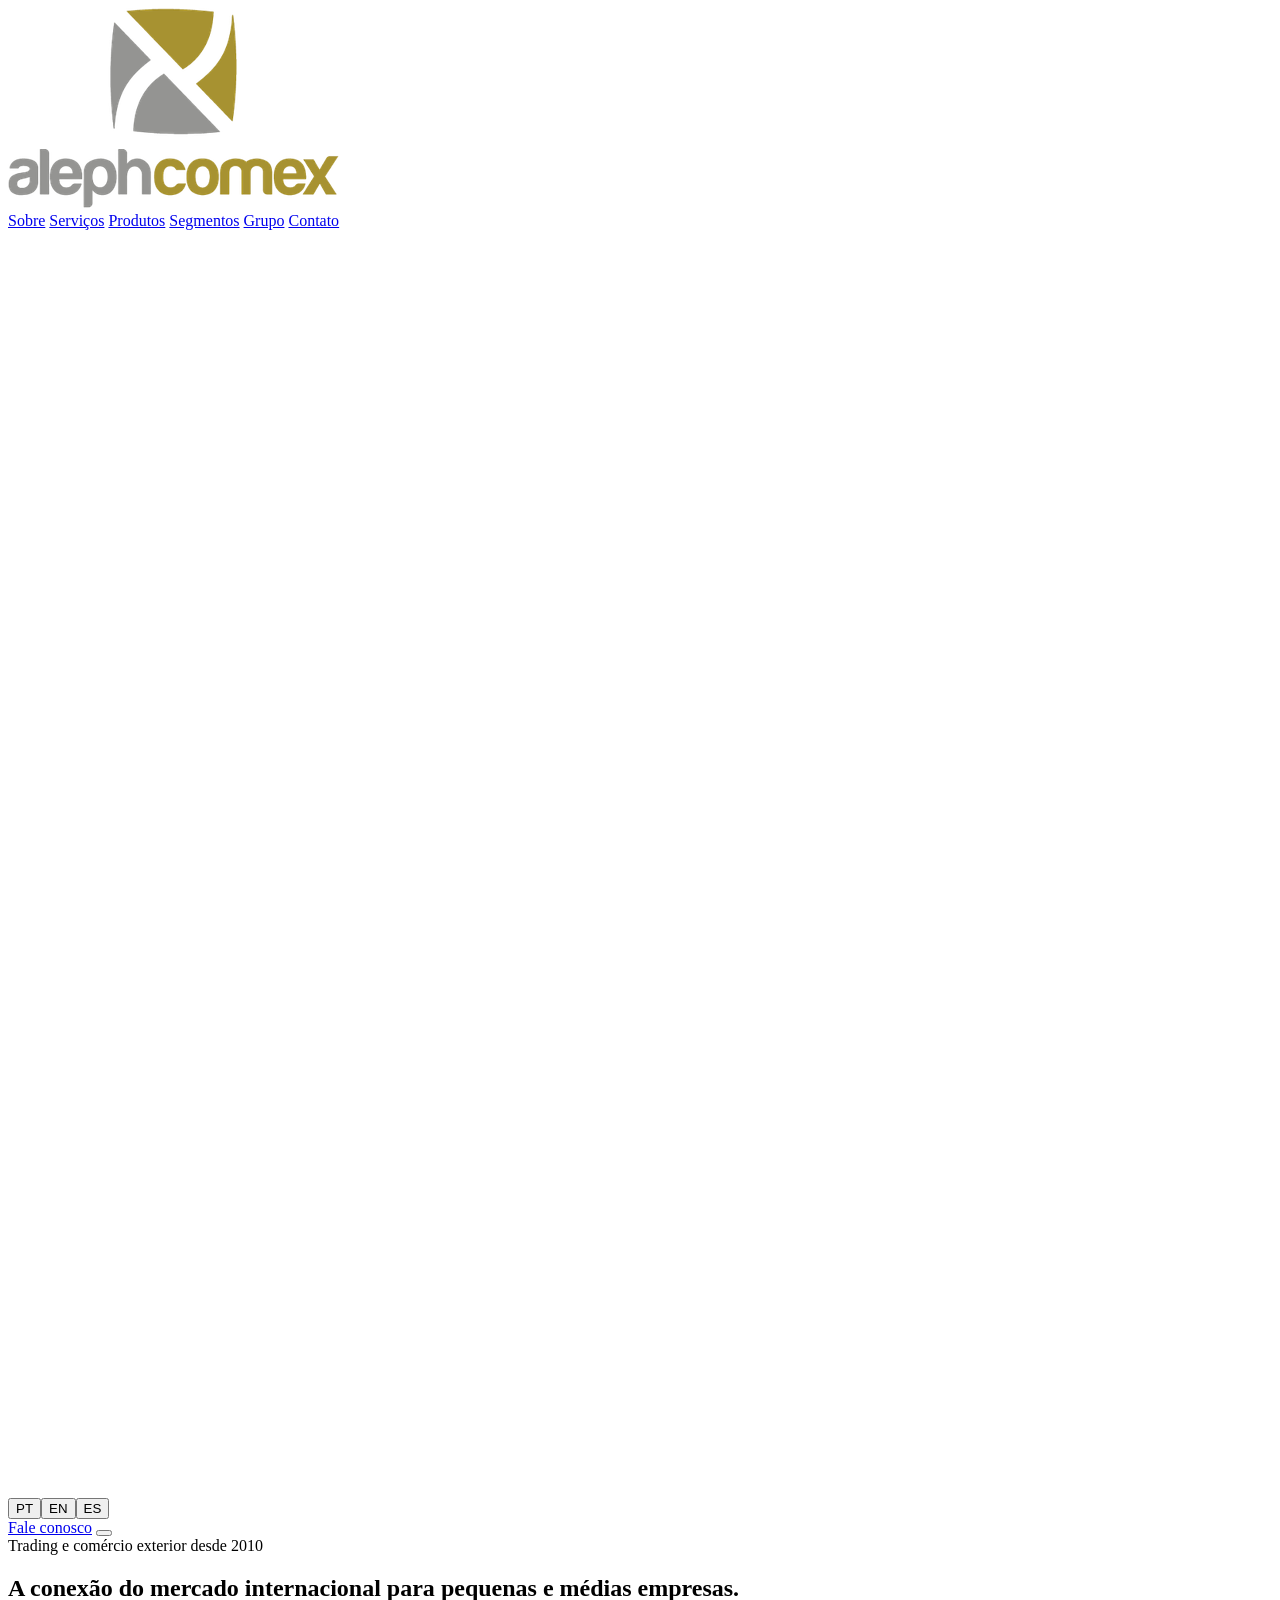
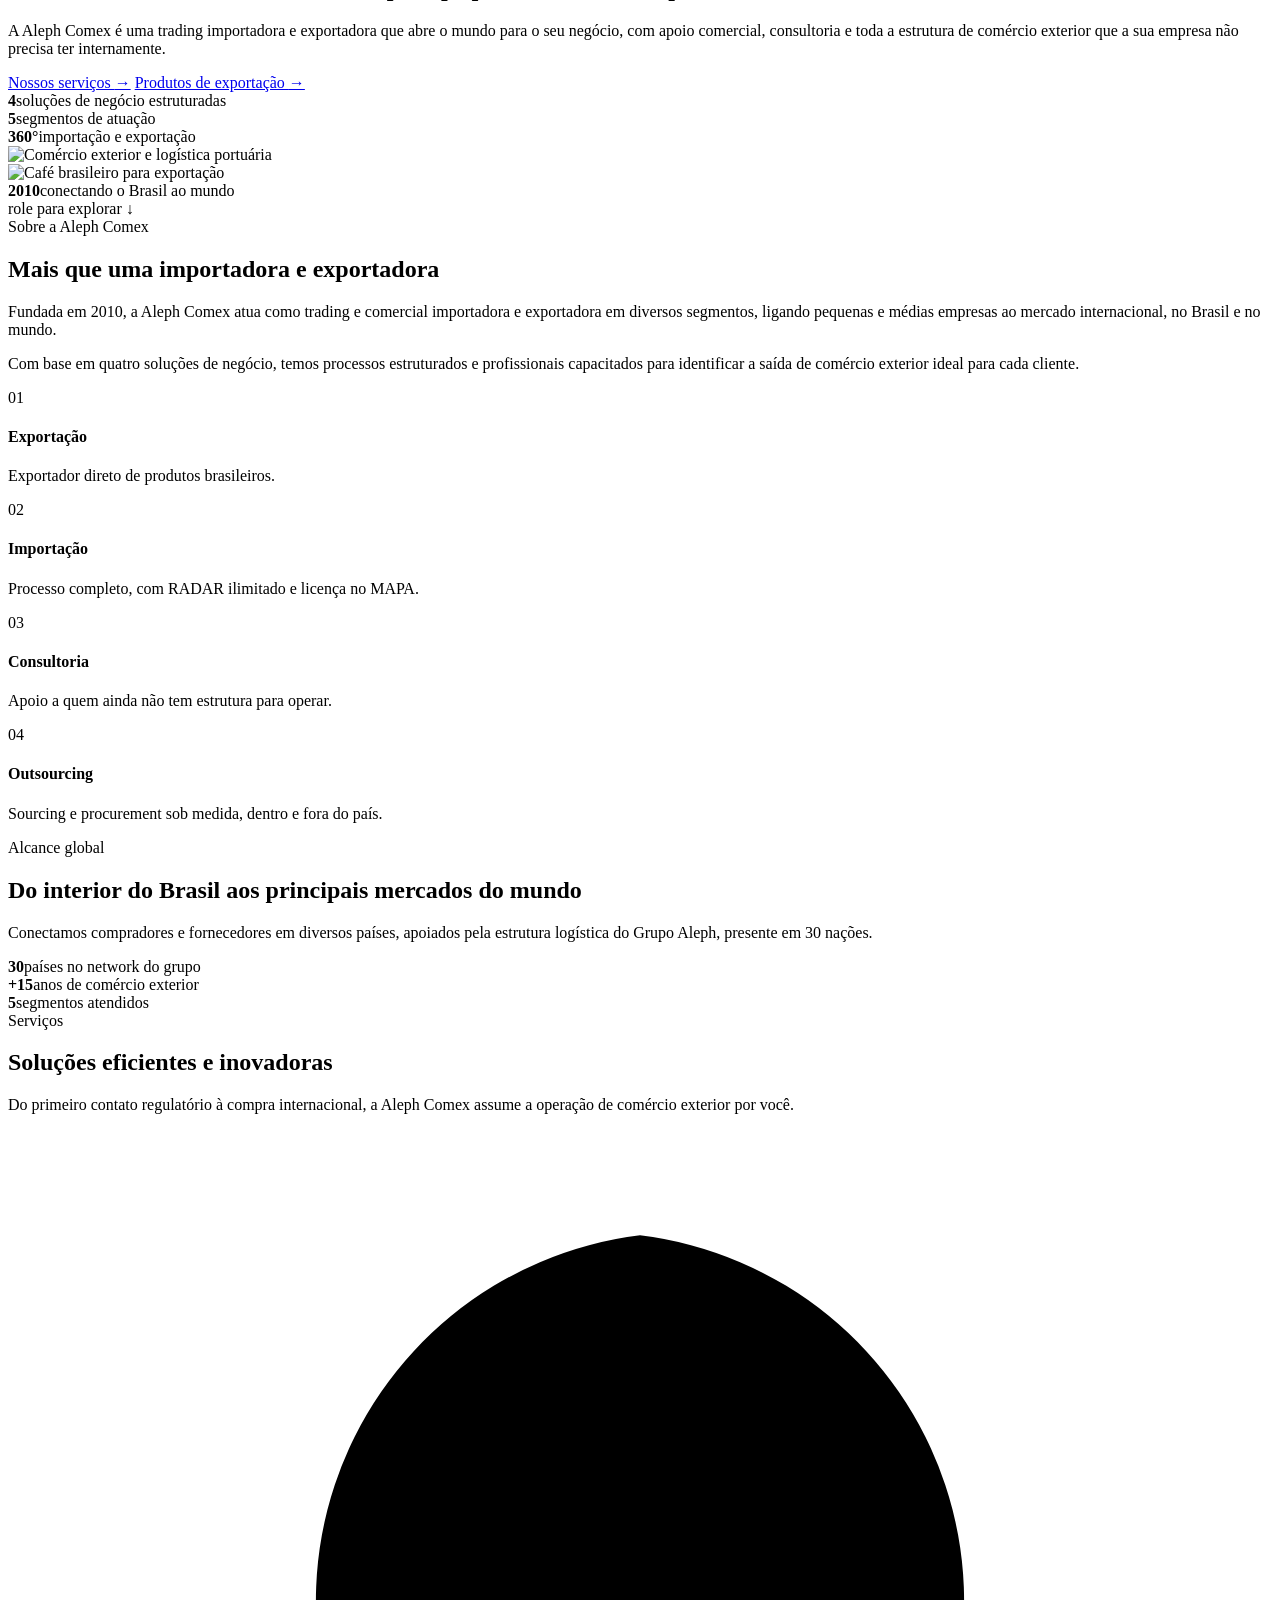
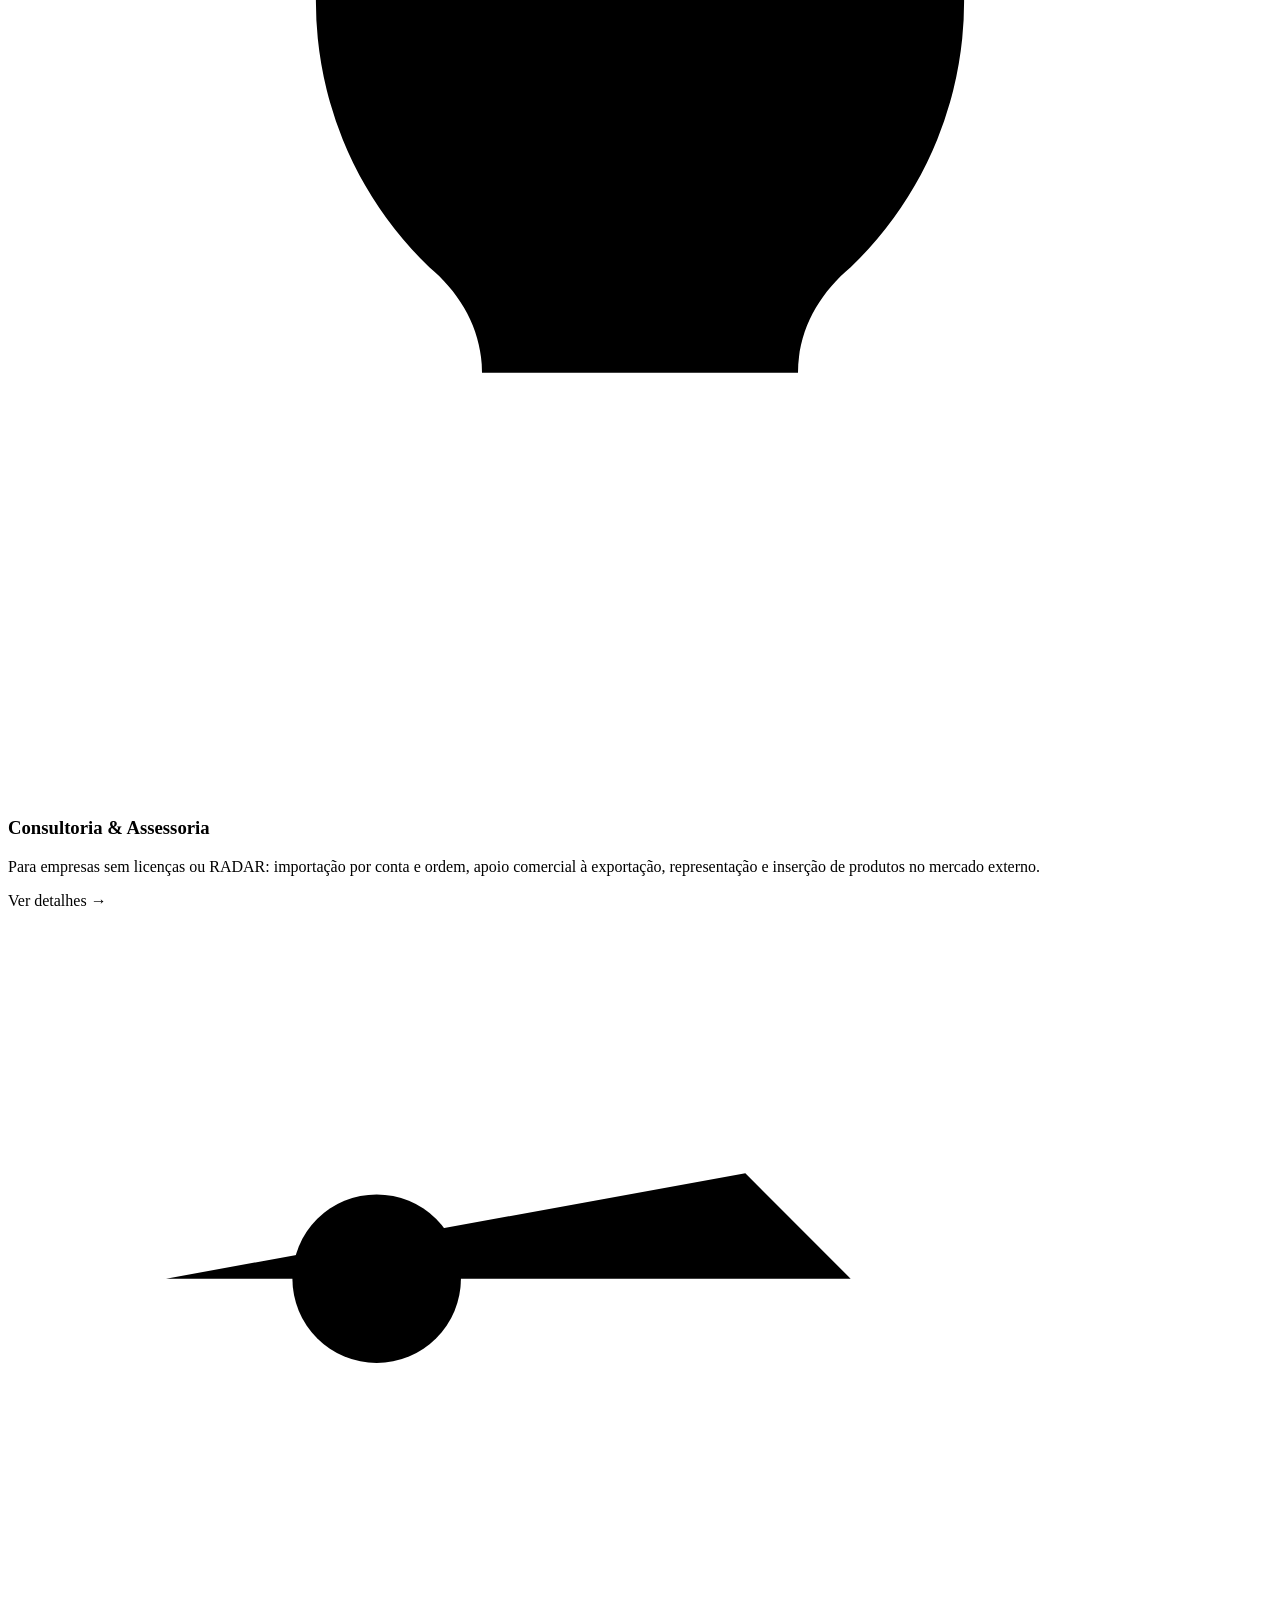
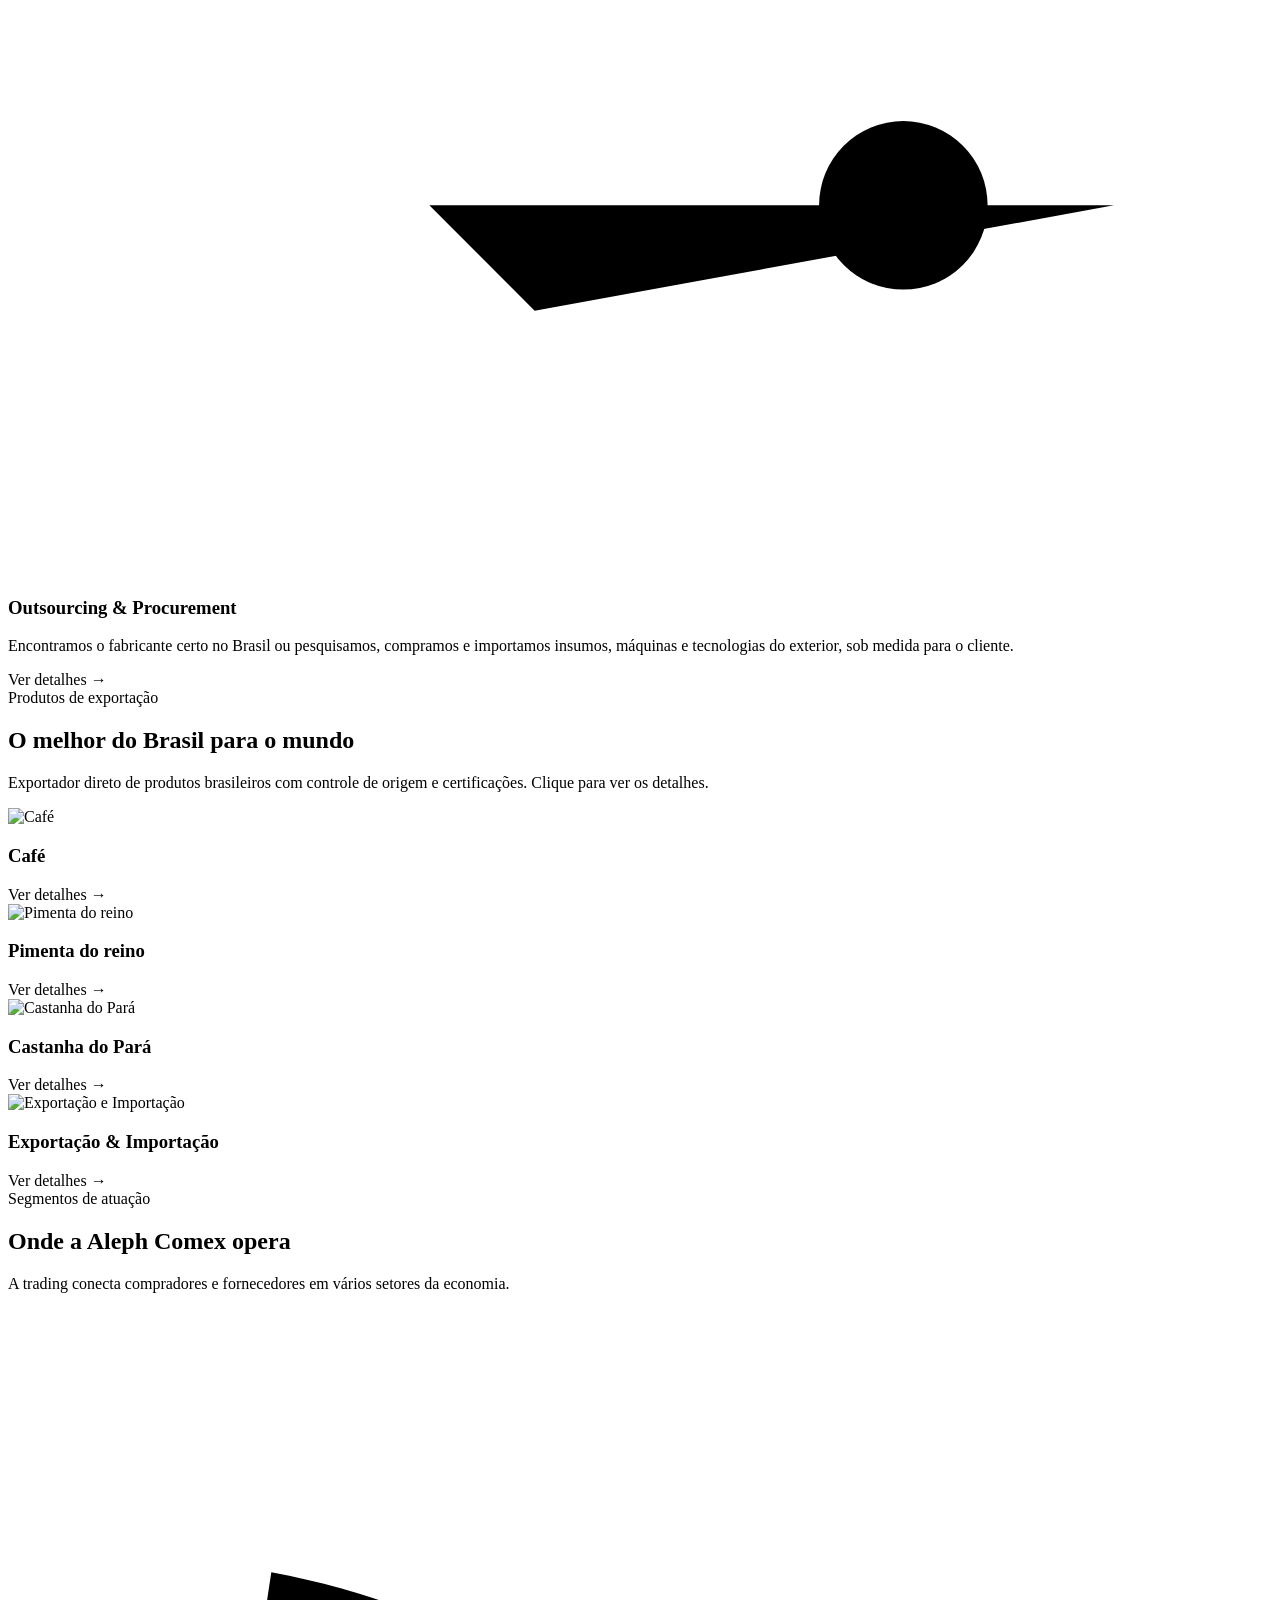
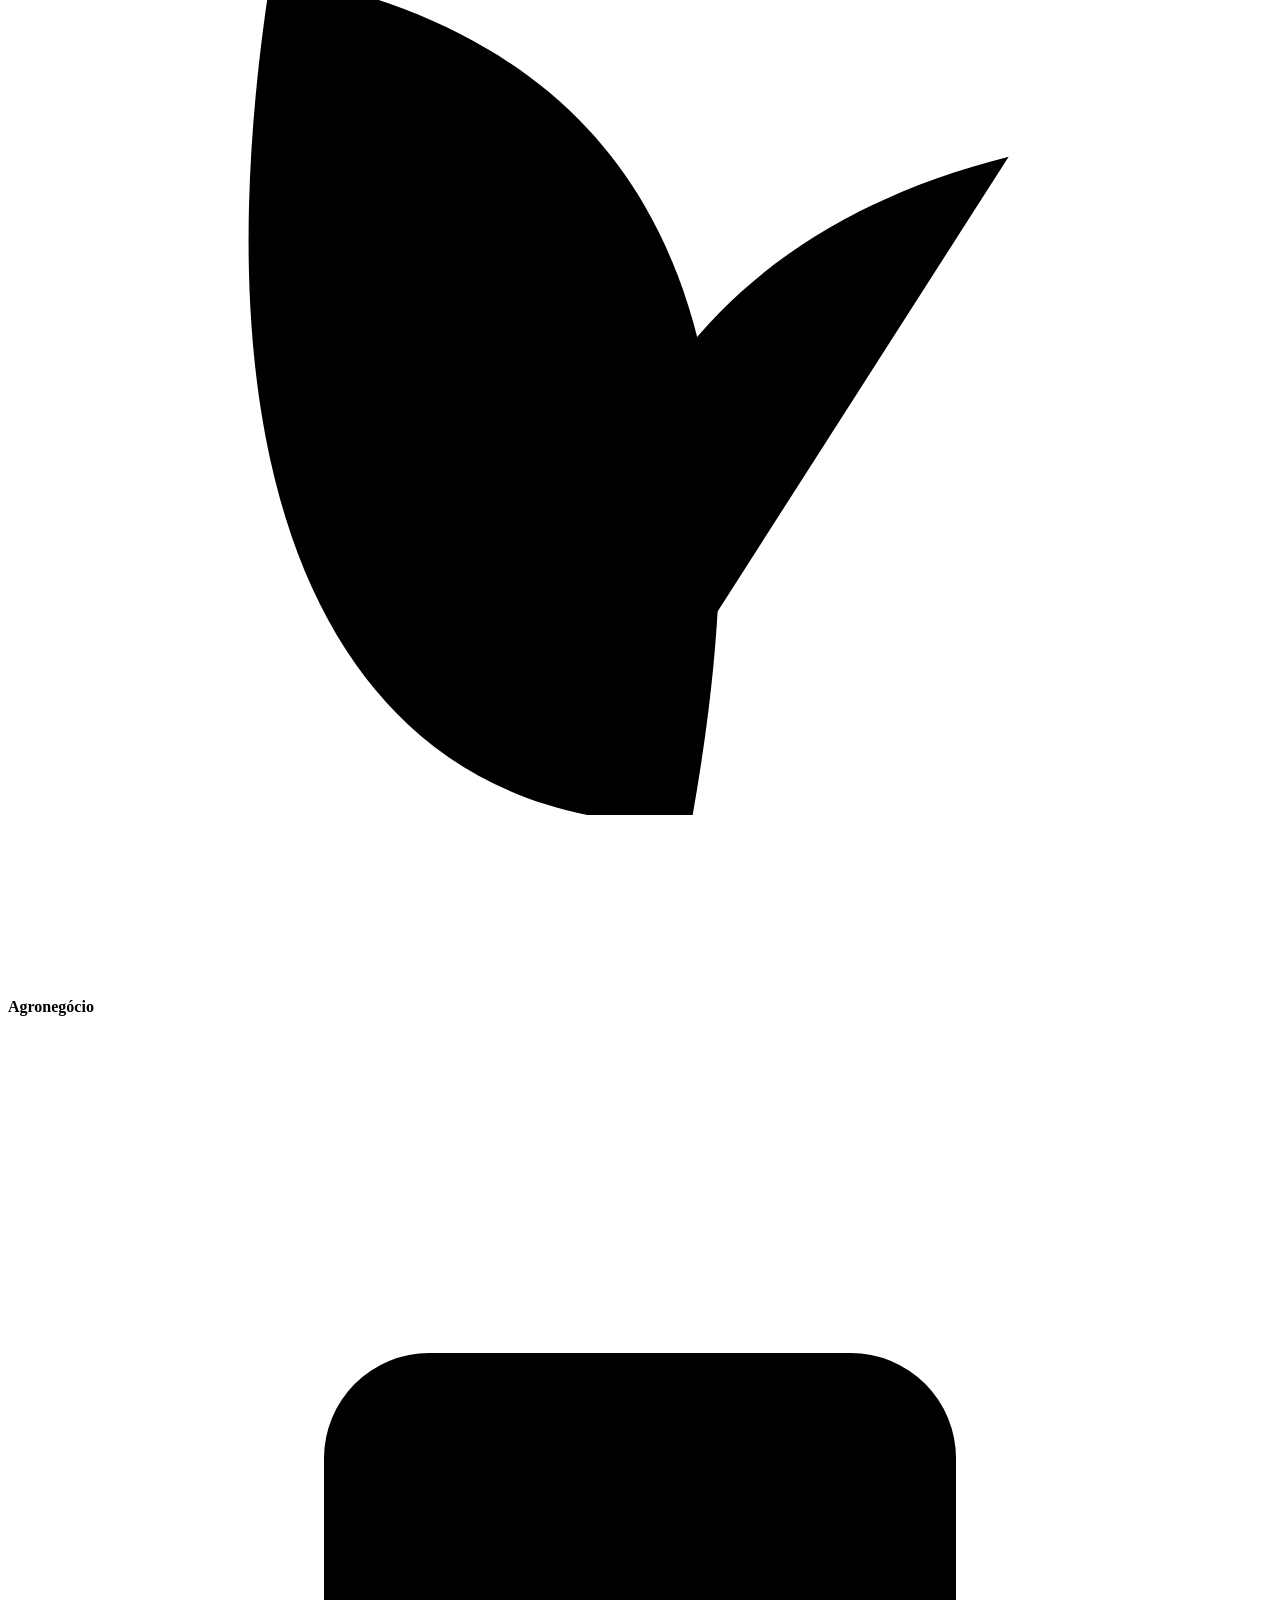
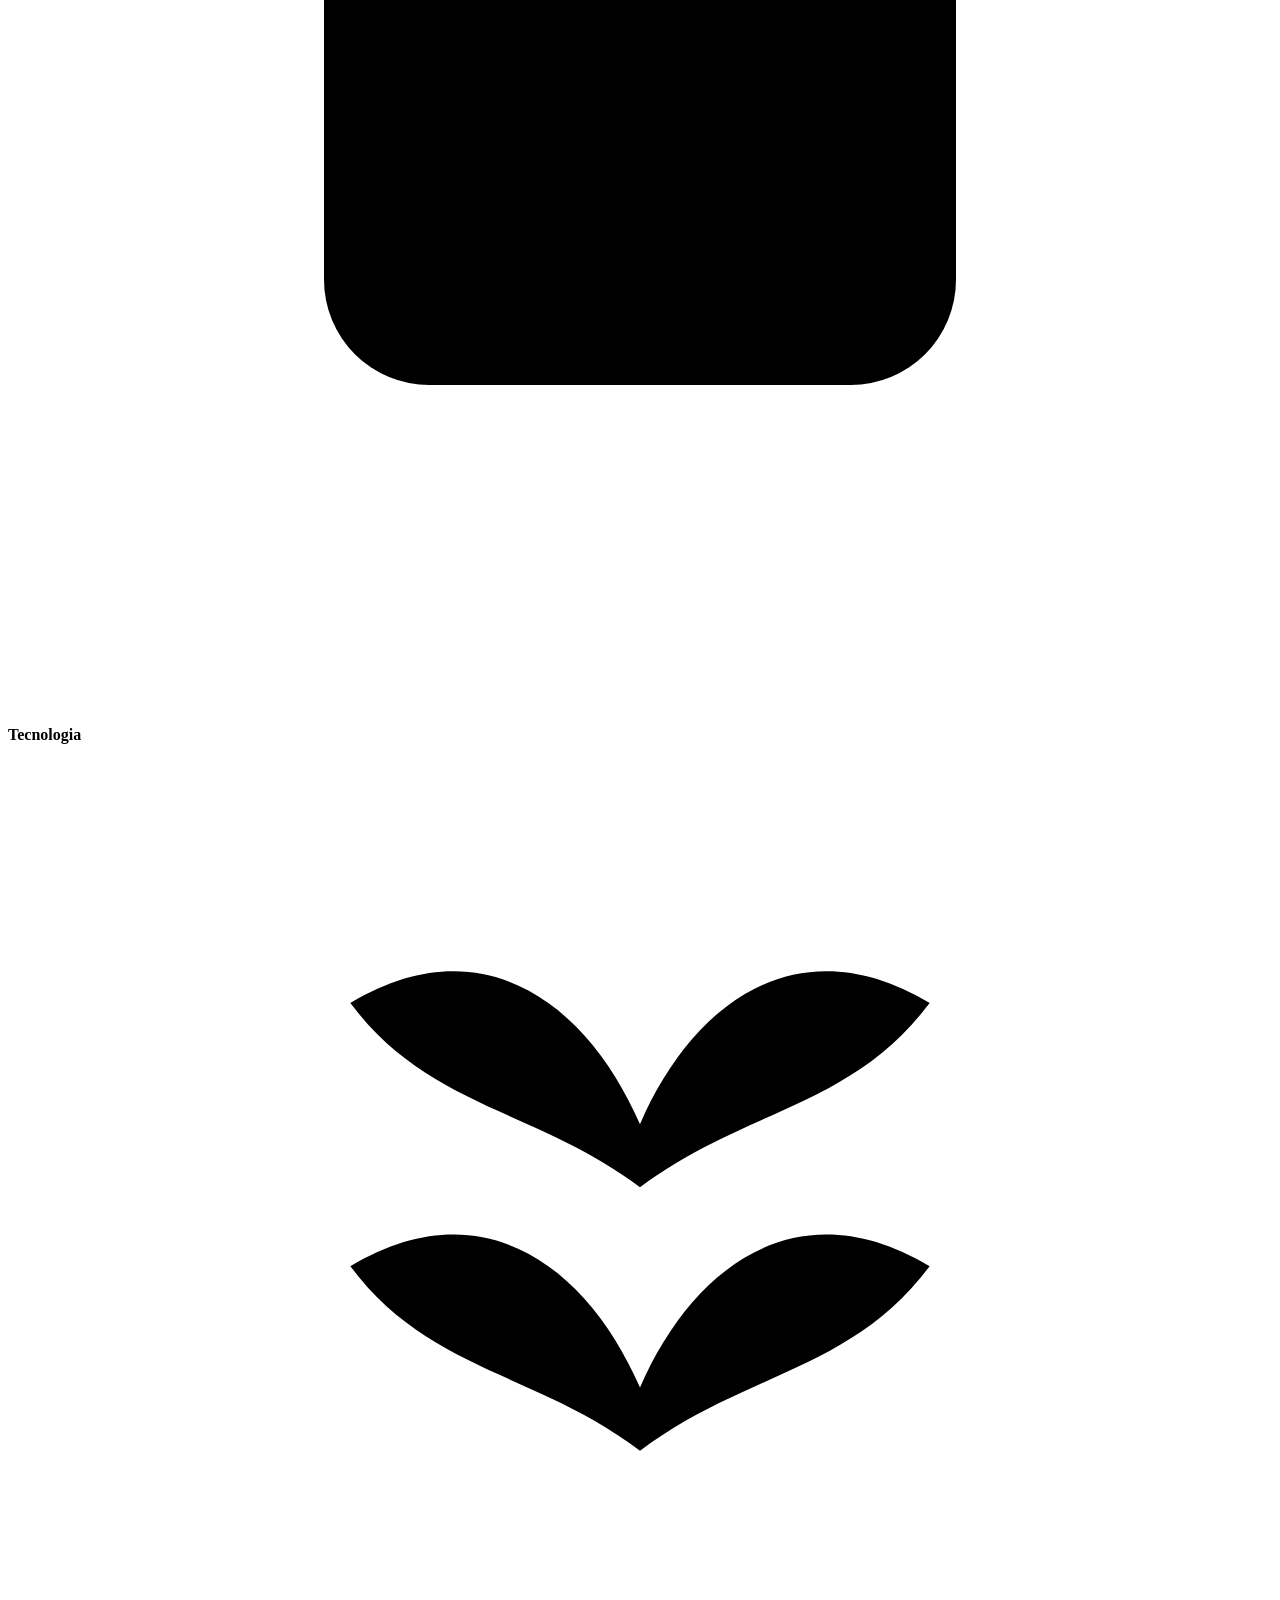
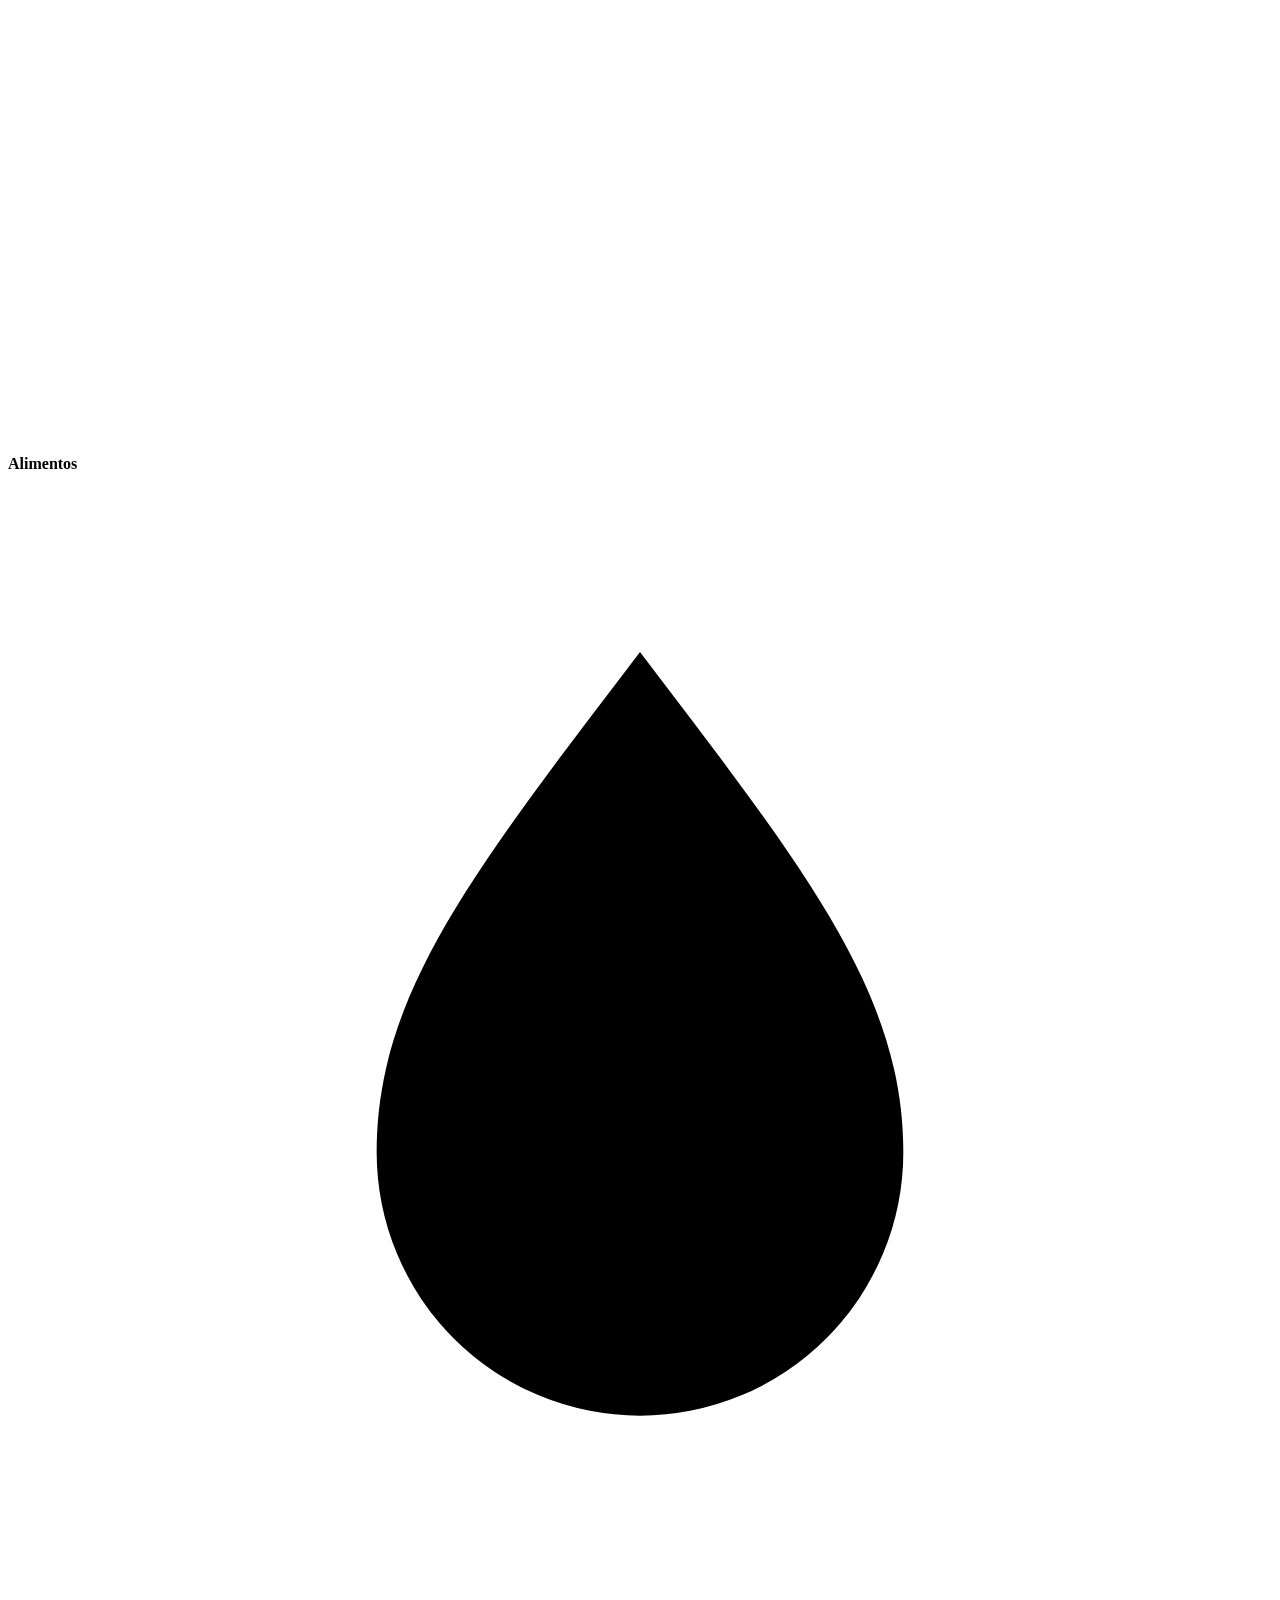
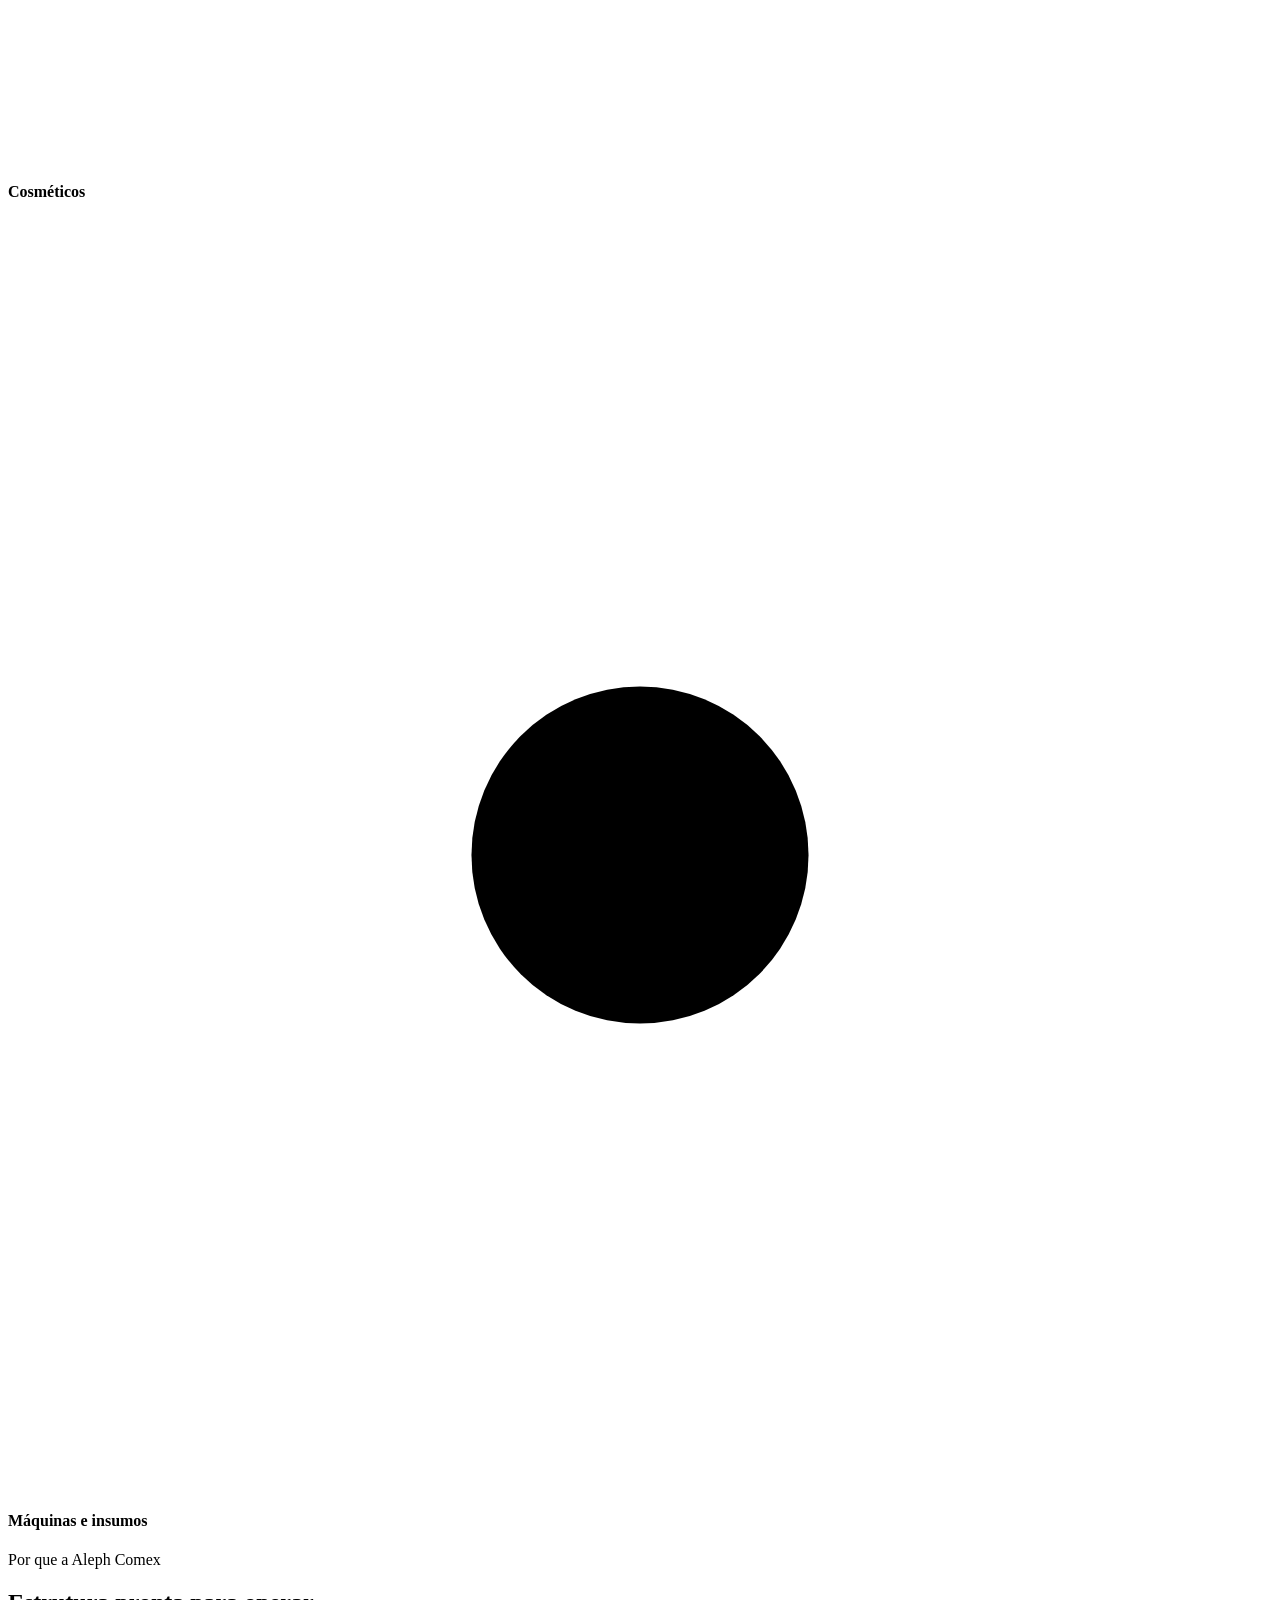
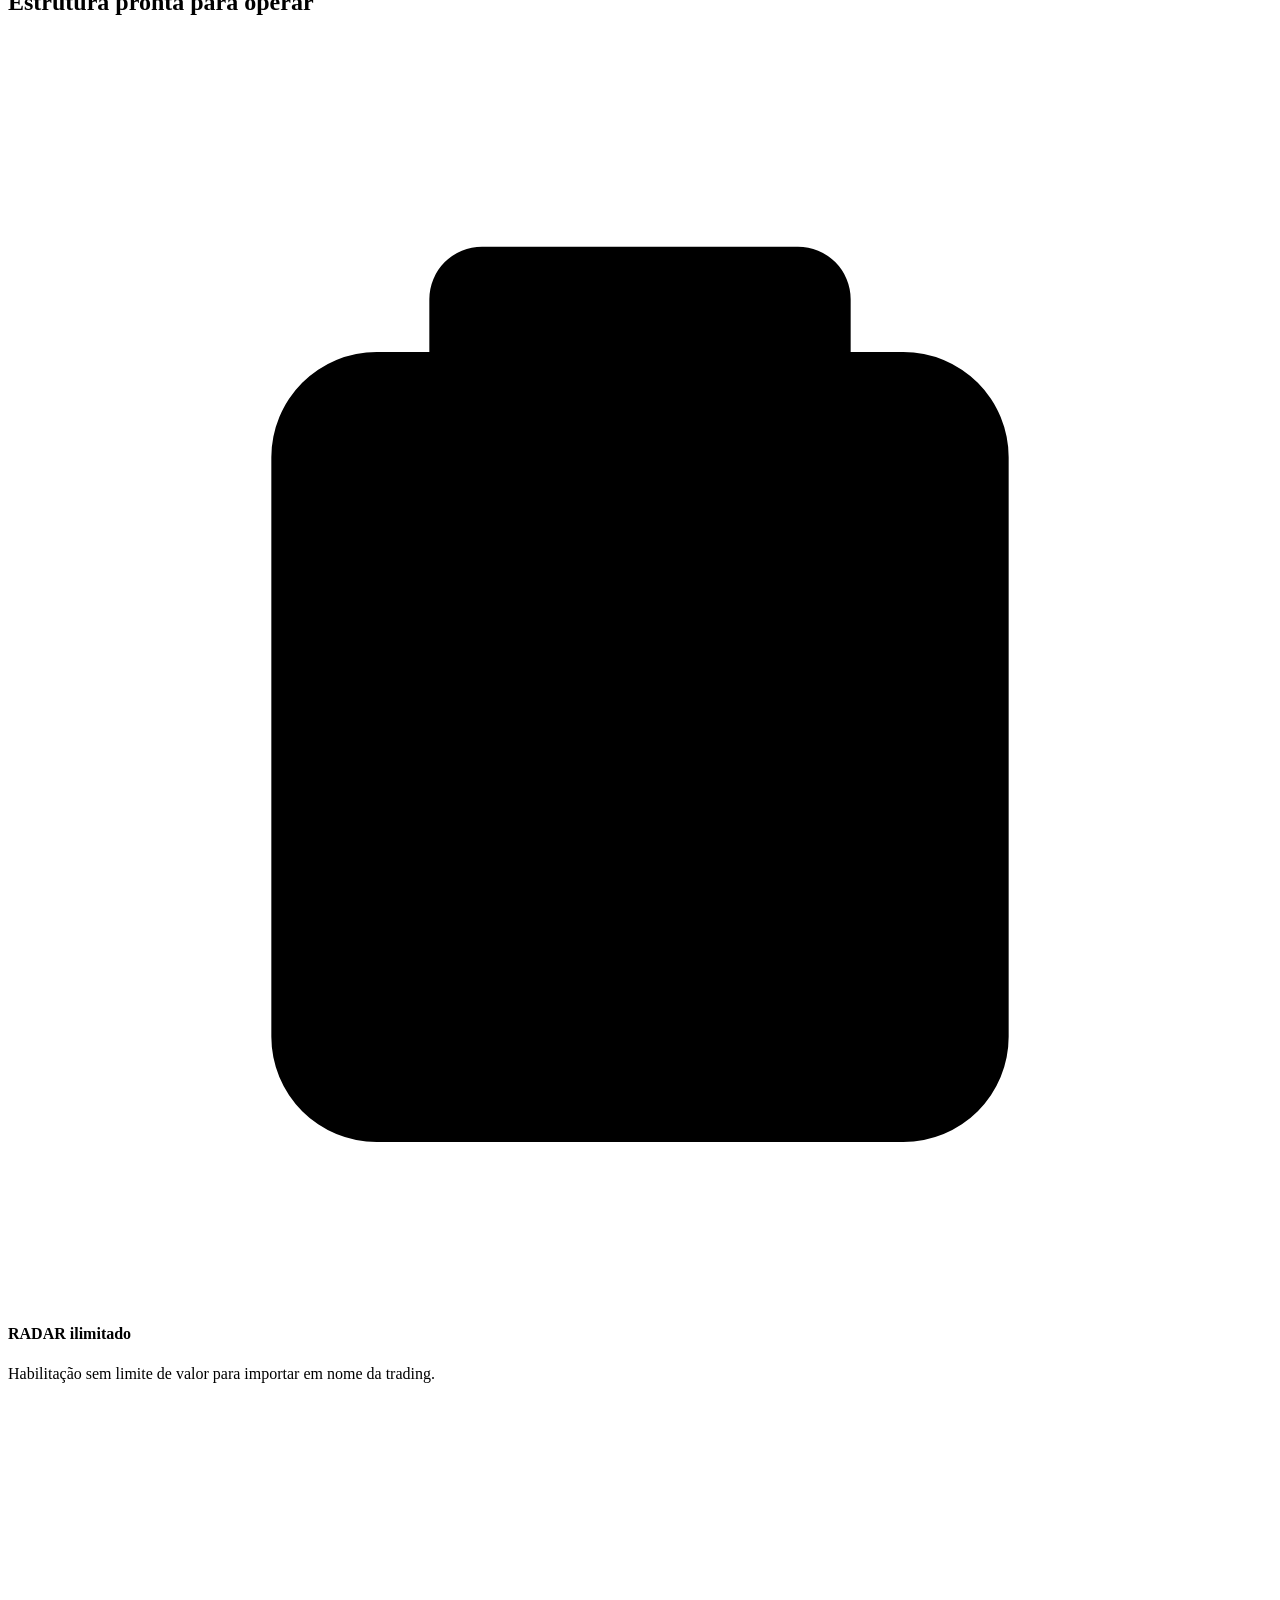
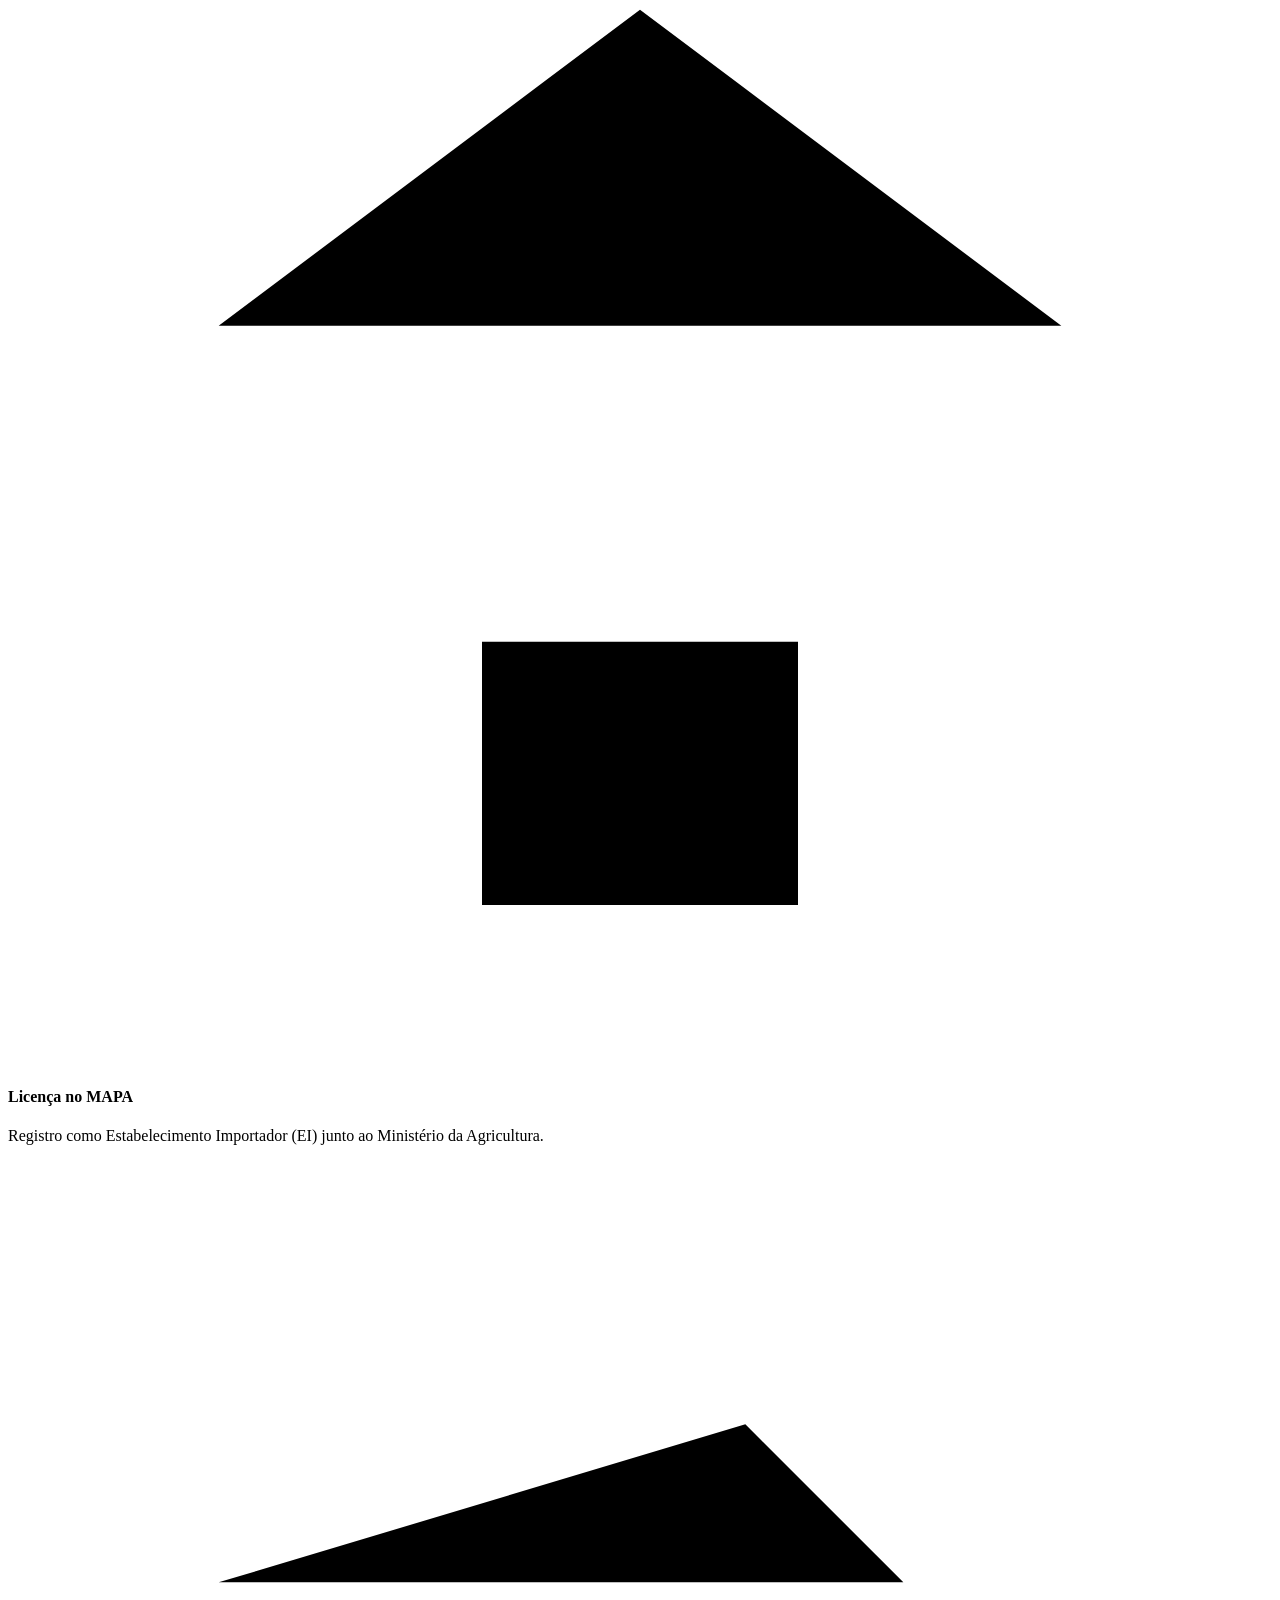
==== aleph_comex_site/index.html @ 7a787710 "Add files via upload" ====
<!DOCTYPE html>
<html lang="pt-BR">
<head>
<meta charset="UTF-8">
<meta name="viewport" content="width=device-width, initial-scale=1">
<title>Aleph Comex | Trading e comércio exterior desde 2010</title>
<meta name="description" content="Aleph Comex: trading importadora e exportadora. A conexão do mercado internacional para pequenas e médias empresas. Consultoria, outsourcing e procurement.">
<link rel="preconnect" href="https://fonts.googleapis.com">
<link rel="preconnect" href="https://fonts.gstatic.com" crossorigin>
<link href="https://fonts.googleapis.com/css2?family=Space+Grotesk:wght@400;500;600;700&family=Inter:wght@400;500;600;700&display=swap" rel="stylesheet">
<link rel="stylesheet" href="css/styles.css">
</head>
<body>

<!-- NAV -->
<header class="nav" id="nav">
  <div class="nav-in">
    <a class="logo" href="#top" aria-label="Aleph Comex"><img class="logo-img" src="[data-uri]" alt="Aleph Comex"></a>
    <nav class="links">
      <a data-i18n="nav_sobre" href="#sobre">Sobre</a>
      <a data-i18n="nav_serv" href="#servicos">Serviços</a>
      <a data-i18n="nav_prod" href="#produtos">Produtos</a>
      <a data-i18n="nav_seg" href="#segmentos">Segmentos</a>
      <a data-i18n="nav_grupo" href="#grupo">Grupo</a>
      <a data-i18n="nav_contato" href="#contato">Contato</a>
    </nav>
    <div class="langsel" title="Idioma / Language"><svg class="lg-ic" viewBox="0 0 24 24" fill="none" stroke-width="1.7"><circle cx="12" cy="12" r="9"/><path d="M3 12h18M12 3c3 3 3 15 0 18M12 3c-3 3-3 15 0 18"/></svg><button data-lang="pt">PT</button><button data-lang="en">EN</button><button data-lang="es">ES</button></div>
    <a data-i18n="nav_cta" class="btn btn-gold" href="#contato">Fale conosco</a>
    <button class="burger" id="burger" aria-label="Menu"><span></span><span></span><span></span></button>
  </div>
</header>

<!-- HERO -->
<section class="hero" id="top">
  <div class="wrap hero-in">
    <div class="hero-text">
      <span data-i18n="hero_pill" class="pill reveal in"><span class="d"></span> Trading e comércio exterior desde 2010</span>
      <h1 data-i18n="hero_h1" class="reveal in">A conexão do mercado internacional para <span class="g">pequenas e médias empresas</span>.</h1>
      <p data-i18n="hero_p" class="reveal in d1">A Aleph Comex é uma trading importadora e exportadora que abre o mundo para o seu negócio, com apoio comercial, consultoria e toda a estrutura de comércio exterior que a sua empresa não precisa ter internamente.</p>
      <div class="cta reveal in d2">
        <a data-i18n="hero_b1" class="btn btn-gold" href="#servicos">Nossos serviços <span class="arw">→</span></a>
        <a data-i18n="hero_b2" class="btn btn-outline" href="#produtos">Produtos de exportação <span class="arw">→</span></a>
      </div>
      <div class="hero-stats reveal in d3">
        <div class="hstat"><b class="u" data-count="4">4</b><span data-i18n="hero_s1">soluções de negócio estruturadas</span></div>
        <div class="hstat"><b data-count="5">5</b><span data-i18n="hero_s2">segmentos de atuação</span></div>
        <div class="hstat"><b>360°</b><span data-i18n="hero_s3">importação e exportação</span></div>
      </div>
    </div>
    <div class="hero-visual reveal in d2">
      <div class="hv-ring"></div>
      <div class="hv-main"><img src="http://alephcomex.com.br/imagens/portfolio-6.jpg" alt="Comércio exterior e logística portuária"></div>
      <div class="hv-float"><img src="http://alephcomex.com.br/imagens/portfolio-1.jpg" alt="Café brasileiro para exportação"></div>
      <div class="hv-badge"><b>2010</b><span data-i18n="hv_badge">conectando o Brasil ao mundo</span></div>
    </div>
  </div>
  <div data-i18n="scrollcue" class="scroll-cue">role para explorar ↓</div>
</section>

<!-- ABOUT -->
<section class="sec about" id="sobre">
  <div class="wrap about-in">
    <div class="about-txt reveal">
      <span data-i18n="about_eye" class="eyebrow">Sobre a Aleph Comex</span>
      <h2 data-i18n="about_h2">Mais que uma importadora e exportadora</h2>
      <p data-i18n="about_p1">Fundada em 2010, a Aleph Comex atua como trading e comercial importadora e exportadora em diversos segmentos, ligando pequenas e médias empresas ao mercado internacional, no Brasil e no mundo.</p>
      <p data-i18n="about_p2">Com base em quatro soluções de negócio, temos processos estruturados e profissionais capacitados para identificar a saída de comércio exterior ideal para cada cliente.</p>
    </div>
    <div class="sol-grid reveal d1">
      <div class="sol"><div class="n">01</div><h4 data-i18n="sol1_t">Exportação</h4><p data-i18n="sol1_d">Exportador direto de produtos brasileiros.</p></div>
      <div class="sol"><div class="n">02</div><h4 data-i18n="sol2_t">Importação</h4><p data-i18n="sol2_d">Processo completo, com RADAR ilimitado e licença no MAPA.</p></div>
      <div class="sol"><div class="n">03</div><h4 data-i18n="sol3_t">Consultoria</h4><p data-i18n="sol3_d">Apoio a quem ainda não tem estrutura para operar.</p></div>
      <div class="sol"><div class="n">04</div><h4 data-i18n="sol4_t">Outsourcing</h4><p data-i18n="sol4_d">Sourcing e procurement sob medida, dentro e fora do país.</p></div>
    </div>
  </div>
</section>

<!-- REACH BAND -->
<section class="reach">
  <div class="wrap">
    <span data-i18n="reach_eye" class="eyebrow reveal">Alcance global</span>
    <h2 data-i18n="reach_h2" class="reveal">Do interior do Brasil aos principais mercados do mundo</h2>
    <p data-i18n="reach_p" class="reveal d1">Conectamos compradores e fornecedores em diversos países, apoiados pela estrutura logística do Grupo Aleph, presente em 30 nações.</p>
    <div class="reach-stats reveal d2">
      <div><b data-count="30">30</b><span data-i18n="reach_s1">países no network do grupo</span></div>
      <div><b>+15</b><span data-i18n="reach_s2">anos de comércio exterior</span></div>
      <div><b>5</b><span data-i18n="reach_s3">segmentos atendidos</span></div>
    </div>
  </div>
</section>

<!-- SERVICES -->
<section class="sec" id="servicos">
  <div class="wrap">
    <div class="sec-head center reveal">
      <span data-i18n="serv_eye" class="eyebrow">Serviços</span>
      <h2 data-i18n="serv_h2">Soluções eficientes e inovadoras</h2>
      <p data-i18n="serv_p">Do primeiro contato regulatório à compra internacional, a Aleph Comex assume a operação de comércio exterior por você.</p>
    </div>
    <div class="svc-grid">
      <div class="svc reveal" data-item="consultoria">
        <div class="ic"><svg viewBox="0 0 24 24"><path d="M9 18h6M10 22h4M12 2a7 7 0 0 0-4 12c.6.5 1 1.2 1 2h6c0-.8.4-1.5 1-2a7 7 0 0 0-4-12z"/></svg></div>
        <h3 data-i18n="sv1_t">Consultoria & Assessoria</h3>
        <p data-i18n="sv1_d">Para empresas sem licenças ou RADAR: importação por conta e ordem, apoio comercial à exportação, representação e inserção de produtos no mercado externo.</p>
        <span class="go" data-i18n="ver_det">Ver detalhes →</span>
      </div>
      <div class="svc reveal d1" data-item="outsourcing">
        <div class="ic"><svg viewBox="0 0 24 24"><path d="M3 7h13l-2-2M21 17H8l2 2"/><circle cx="7" cy="7" r="1.6"/><circle cx="17" cy="17" r="1.6"/></svg></div>
        <h3 data-i18n="sv2_t">Outsourcing & Procurement</h3>
        <p data-i18n="sv2_d">Encontramos o fabricante certo no Brasil ou pesquisamos, compramos e importamos insumos, máquinas e tecnologias do exterior, sob medida para o cliente.</p>
        <span class="go" data-i18n="ver_det">Ver detalhes →</span>
      </div>
    </div>
  </div>
</section>

<!-- PRODUCTS -->
<section class="sec prods" id="produtos">
  <div class="wrap">
    <div class="sec-head center reveal">
      <span data-i18n="prod_eye" class="eyebrow">Produtos de exportação</span>
      <h2 data-i18n="prod_h2">O melhor do Brasil para o mundo</h2>
      <p data-i18n="prod_p">Exportador direto de produtos brasileiros com controle de origem e certificações. Clique para ver os detalhes.</p>
    </div>
    <div class="prod-grid">
      <div class="prod reveal" data-item="cafe"><img src="http://alephcomex.com.br/imagens/portfolio-1.jpg" alt="Café" loading="lazy"><div class="cap"><h3 data-i18n="p_cafe">Café</h3><span data-i18n="ver_det">Ver detalhes →</span></div></div>
      <div class="prod reveal d1" data-item="pimenta"><img src="http://alephcomex.com.br/imagens/portfolio-2.jpg" alt="Pimenta do reino" loading="lazy"><div class="cap"><h3 data-i18n="p_pimenta">Pimenta do reino</h3><span data-i18n="ver_det">Ver detalhes →</span></div></div>
      <div class="prod reveal d2" data-item="castanha"><img src="http://alephcomex.com.br/imagens/portfolio-5.jpg" alt="Castanha do Pará" loading="lazy"><div class="cap"><h3 data-i18n="p_castanha">Castanha do Pará</h3><span data-i18n="ver_det">Ver detalhes →</span></div></div>
      <div class="prod reveal d3" data-item="impexp"><img src="http://alephcomex.com.br/imagens/portfolio-6.jpg" alt="Exportação e Importação" loading="lazy"><div class="cap"><h3 data-i18n="p_impexp">Exportação & Importação</h3><span data-i18n="ver_det">Ver detalhes →</span></div></div>
    </div>
  </div>
</section>

<!-- SEGMENTS -->
<section class="sec" id="segmentos">
  <div class="wrap">
    <div class="sec-head center reveal">
      <span data-i18n="seg_eye" class="eyebrow">Segmentos de atuação</span>
      <h2 data-i18n="seg_h2">Onde a Aleph Comex opera</h2>
      <p data-i18n="seg_p">A trading conecta compradores e fornecedores em vários setores da economia.</p>
    </div>
    <div class="seg-grid">
      <div class="seg reveal"><div class="ic"><svg viewBox="0 0 24 24"><path d="M11 21C6 20 3.5 14.5 5 5c8 1.5 9.5 7.5 8 16"/><path d="M11 21c-1-6.5 2-11 8-12.5"/></svg></div><h4 data-i18n="seg1">Agronegócio</h4></div>
      <div class="seg reveal d1"><div class="ic"><svg viewBox="0 0 24 24"><rect x="6" y="6" width="12" height="12" rx="2"/><rect x="9.5" y="9.5" width="5" height="5" rx="1"/><path d="M9 2v2.5M15 2v2.5M9 19.5V22M15 19.5V22M2 9h2.5M2 15h2.5M19.5 9H22M19.5 15H22"/></svg></div><h4 data-i18n="seg2">Tecnologia</h4></div>
      <div class="seg reveal d2"><div class="ic"><svg viewBox="0 0 24 24"><path d="M12 3v18"/><path d="M12 8C10 6.5 8 6.5 6.5 4.5 9 3 11 4.5 12 6.8M12 8c2-1.5 4-1.5 5.5-3.5C15 3 13 4.5 12 6.8M12 13c-2-1.5-4-1.5-5.5-3.5C9 8 11 9.5 12 11.8M12 13c2-1.5 4-1.5 5.5-3.5C15 8 13 9.5 12 11.8"/></svg></div><h4 data-i18n="seg3">Alimentos</h4></div>
      <div class="seg reveal d3"><div class="ic"><svg viewBox="0 0 24 24"><path d="M12 3c3.2 4.2 5 6.5 5 9.5a5 5 0 0 1-10 0C7 9.5 8.8 7.2 12 3z"/></svg></div><h4 data-i18n="seg4">Cosméticos</h4></div>
      <div class="seg reveal"><div class="ic"><svg viewBox="0 0 24 24"><circle cx="12" cy="12" r="3.2"/><path d="M12 2v3.2M12 18.8V22M2 12h3.2M18.8 12H22M4.9 4.9l2.3 2.3M16.8 16.8l2.3 2.3M19.1 4.9l-2.3 2.3M7.2 16.8l-2.3 2.3"/></svg></div><h4 data-i18n="seg5">Máquinas e insumos</h4></div>
    </div>
  </div>
</section>

<!-- DIFF -->
<section class="sec diff" id="diferenciais">
  <div class="wrap">
    <div class="sec-head reveal">
      <span data-i18n="diff_eye" class="eyebrow">Por que a Aleph Comex</span>
      <h2 data-i18n="diff_h2">Estrutura pronta para operar</h2>
    </div>
    <div class="diff-grid">
      <div class="dcard reveal"><div class="ic"><svg viewBox="0 0 24 24"><path d="M9 4h6a1 1 0 0 1 1 1v1h1a2 2 0 0 1 2 2v11a2 2 0 0 1-2 2H7a2 2 0 0 1-2-2V8a2 2 0 0 1 2-2h1V5a1 1 0 0 1 1-1z"/><path d="M9 13l2 2 4-4"/></svg></div><h4 data-i18n="dc1_t">RADAR ilimitado</h4><p data-i18n="dc1_d">Habilitação sem limite de valor para importar em nome da trading.</p></div>
      <div class="dcard reveal d1"><div class="ic"><svg viewBox="0 0 24 24"><path d="M3 21h18M5 21V10M19 21V10M4 10l8-6 8 6M9 21v-5h6v5"/></svg></div><h4 data-i18n="dc2_t">Licença no MAPA</h4><p data-i18n="dc2_d">Registro como Estabelecimento Importador (EI) junto ao Ministério da Agricultura.</p></div>
      <div class="dcard reveal d2"><div class="ic"><svg viewBox="0 0 24 24"><path d="M4 8h13l-3-3M20 16H7l3 3"/></svg></div><h4 data-i18n="dc3_t">Por conta e ordem</h4><p data-i18n="dc3_d">Importamos por você, mesmo que sua empresa não tenha licenças.</p></div>
      <div class="dcard reveal d3"><div class="ic"><svg viewBox="0 0 24 24"><circle cx="12" cy="12" r="9"/><path d="M3 12h18M12 3c3 3 3 15 0 18M12 3c-3 3-3 15 0 18"/></svg></div><h4 data-i18n="dc4_t">Força do Grupo Aleph</h4><p data-i18n="dc4_d">Logística própria (AlephLog) e nutrição vegetal (Aleph Agro) integradas.</p></div>
    </div>
  </div>
</section>

<!-- GROUP -->
<section class="sec" id="grupo" style="padding-top:0">
  <div class="wrap">
    <div class="group-band reveal">
      <span data-i18n="grp_eye" class="eyebrow">Grupo Aleph</span>
      <h2 data-i18n="grp_h2">O cérebro comercial de uma cadeia completa</h2>
      <p data-i18n="grp_p">A Aleph Comex é o núcleo comercial do Grupo Aleph. A AlephLog cuida da logística internacional e do despacho aduaneiro em 30 países, e a Aleph Agro atua na nutrição vegetal. Juntas, levam o seu negócio do fornecedor ao destino.</p>
      <div class="group-links"><a class="glink" href="../grupo_aleph_site/index.html" target="_blank" rel="noopener">Grupo Aleph <span class="arw">→</span></a>
        <a class="glink" href="../aleph_log_site/index.html" target="_blank" rel="noopener">AlephLog <span class="arw">→</span></a>
        <a class="glink" href="../aleph_agro_site/index.html" target="_blank" rel="noopener">Aleph Agro <span class="arw">→</span></a>
      </div>
    </div>
  </div>
</section>

<!-- CONTACT -->
<section class="sec about contact" id="contato">
  <div class="wrap contact-in">
    <div class="reveal">
      <span data-i18n="con_eye" class="eyebrow">Fale com um especialista</span>
      <h2 data-i18n="con_h2">Vamos abrir o mundo para o seu negócio</h2>
      <p data-i18n="con_p" style="color:var(--graphite);font-size:1.08rem">Conte o que você precisa importar, exportar ou encontrar. Nossa equipe estrutura a solução de comércio exterior ideal para a sua empresa.</p>
      <div class="info">
        <div><svg viewBox="0 0 24 24"><path d="M21 10c0 7-9 12-9 12s-9-5-9-12a9 9 0 0 1 18 0z"/><circle cx="12" cy="10" r="3"/></svg> Av. Cauaxi, 293, Suítes 1309/1310 · Alphaville, Barueri/SP</div>
        <div><svg viewBox="0 0 24 24"><path d="M22 16.9v3a2 2 0 0 1-2.2 2 19.8 19.8 0 0 1-8.6-3 19.5 19.5 0 0 1-6-6 19.8 19.8 0 0 1-3-8.6A2 2 0 0 1 4.1 2h3a2 2 0 0 1 2 1.7c.1 1 .4 1.9.7 2.8a2 2 0 0 1-.5 2.1L8.1 9.9a16 16 0 0 0 6 6l1.3-1.3a2 2 0 0 1 2.1-.4c.9.3 1.8.6 2.8.7a2 2 0 0 1 1.7 2z"/></svg> +55 11 3090 9100</div>
        <div><svg viewBox="0 0 24 24"><rect x="3" y="5" width="18" height="14" rx="2"/><path d="M3 7l9 6 9-6"/></svg> alephcomex@alephcomex.com</div>
      </div>
    </div>
    <form class="quote" id="qform" novalidate>
      <div style="display:grid;grid-template-columns:1fr 1fr;gap:16px">
        <div><label data-i18n="l_nome">Nome</label><input type="text" placeholder="Seu nome" required data-i18n-ph="ph_nome"></div>
        <div><label data-i18n="l_empresa">Empresa</label><input type="text" placeholder="Sua empresa" data-i18n-ph="ph_empresa"></div>
      </div>
      <div><label data-i18n="l_email">E-mail</label><input type="email" placeholder="voce@empresa.com.br" required></div>
      <div style="display:grid;grid-template-columns:1fr 1fr;gap:16px">
        <div><label data-i18n="l_int">Interesse</label><select><option data-i18n="io1">Exportar produtos</option><option data-i18n="io2">Importar produtos</option><option data-i18n="io3">Consultoria em comex</option><option data-i18n="io4">Outsourcing / procurement</option></select></div>
        <div><label data-i18n="l_seg">Segmento</label><select><option data-i18n="sopt1">Agronegócio</option><option data-i18n="sopt2">Tecnologia</option><option data-i18n="sopt3">Alimentos</option><option data-i18n="sopt4">Cosméticos</option><option data-i18n="sopt5">Máquinas e insumos</option><option data-i18n="sopt6">Outro</option></select></div>
      </div>
      <div><label data-i18n="l_msg">Mensagem</label><textarea rows="3" placeholder="Como podemos ajudar?" data-i18n-ph="ph_msg"></textarea></div>
      <button class="btn btn-gold" type="submit" style="justify-content:center;width:100%" data-i18n="btn_send">Enviar mensagem</button>
      <div data-i18n="okmsg" class="ok-msg" id="ok">✓ Mensagem recebida! Este é um protótipo, nenhum dado foi enviado.</div>
    </form>
  </div>
</section>

<!-- FOOTER -->
<footer>
  <div class="wrap">
    <div class="foot-grid">
      <div class="foot-brand">
        <a class="logo" href="#top" style="color:#fff"><img class="logo-img foot" src="[data-uri]" alt="Aleph Comex"></a>
        <p data-i18n="foot_p">Trading importadora e exportadora. A conexão do mercado internacional para pequenas e médias empresas no Brasil e no mundo.</p>
      </div>
      <div><h4 data-i18n="foot_nav">Navegar</h4><a data-i18n="foot_l1" href="#sobre">Sobre</a><a data-i18n="foot_l2" href="#servicos">Serviços</a><a data-i18n="foot_l3" href="#produtos">Produtos</a><a data-i18n="foot_l4" href="#segmentos">Segmentos</a></div>
      <div><h4 data-i18n="foot_grp">Grupo Aleph</h4><a href="../aleph_log_site/index.html" target="_blank" rel="noopener">AlephLog</a><a href="../aleph_agro_site/index.html" target="_blank" rel="noopener">Aleph Agro</a><a data-i18n="foot_contato_link" href="#contato">Contato</a></div>
      <div><h4 data-i18n="foot_contato2">Contato</h4><a href="#">+55 11 3090 9100</a><a href="#">Alphaville, Barueri/SP</a><a href="#">Facebook · Instagram</a></div>
    </div>
    <div class="foot-bot">
      <span data-i18n="foot_copy">© 2026 Aleph Comex. Todos os direitos reservados.</span>
      <span data-i18n="foot_proto">Protótipo de referência · direção visual da marca</span>
    </div>
  </div>
</footer>

<a class="wa" href="#" aria-label="WhatsApp" title="WhatsApp"><svg viewBox="0 0 32 32"><path d="M16 3C9 3 3.5 8.5 3.5 15.5c0 2.4.7 4.6 1.8 6.5L3 29l7.2-2.2c1.8 1 3.9 1.6 6 1.6 7 0 12.5-5.5 12.5-12.5S23 3 16 3zm0 22.7c-1.9 0-3.7-.5-5.2-1.4l-.4-.2-4.3 1.3 1.3-4.2-.3-.4a10.2 10.2 0 0 1-1.6-5.6C5.2 9.6 10 5 16 5s10.8 4.6 10.8 10.5S22 25.7 16 25.7zm5.9-7.8c-.3-.2-1.9-1-2.2-1.1-.3-.1-.5-.2-.7.2-.2.3-.8 1-1 1.2-.2.2-.4.2-.7.1-.3-.2-1.4-.5-2.6-1.6-1-.9-1.6-1.9-1.8-2.3-.2-.3 0-.5.1-.7l.5-.6c.2-.2.2-.3.3-.5.1-.2 0-.4 0-.6l-1-2.4c-.3-.6-.5-.5-.7-.5h-.6c-.2 0-.5.1-.8.4-.3.3-1 1-1 2.5s1.1 2.9 1.2 3.1c.2.2 2.1 3.3 5.1 4.6 2.5 1.1 3 .9 3.6.8.5-.1 1.7-.7 1.9-1.4.2-.7.2-1.2.2-1.4-.1-.1-.3-.2-.6-.4z"/></svg></a>

<!-- MODAL -->
<div class="modal" id="modal" aria-hidden="true">
  <div class="modal-bg" data-close></div>
  <div class="modal-panel" role="dialog" aria-modal="true">
    <button class="modal-close" data-close aria-label="Fechar">✕</button>
    <div id="modalBody"></div>
  </div>
</div>

<script src="js/main.js"></script>
</body>
</html>
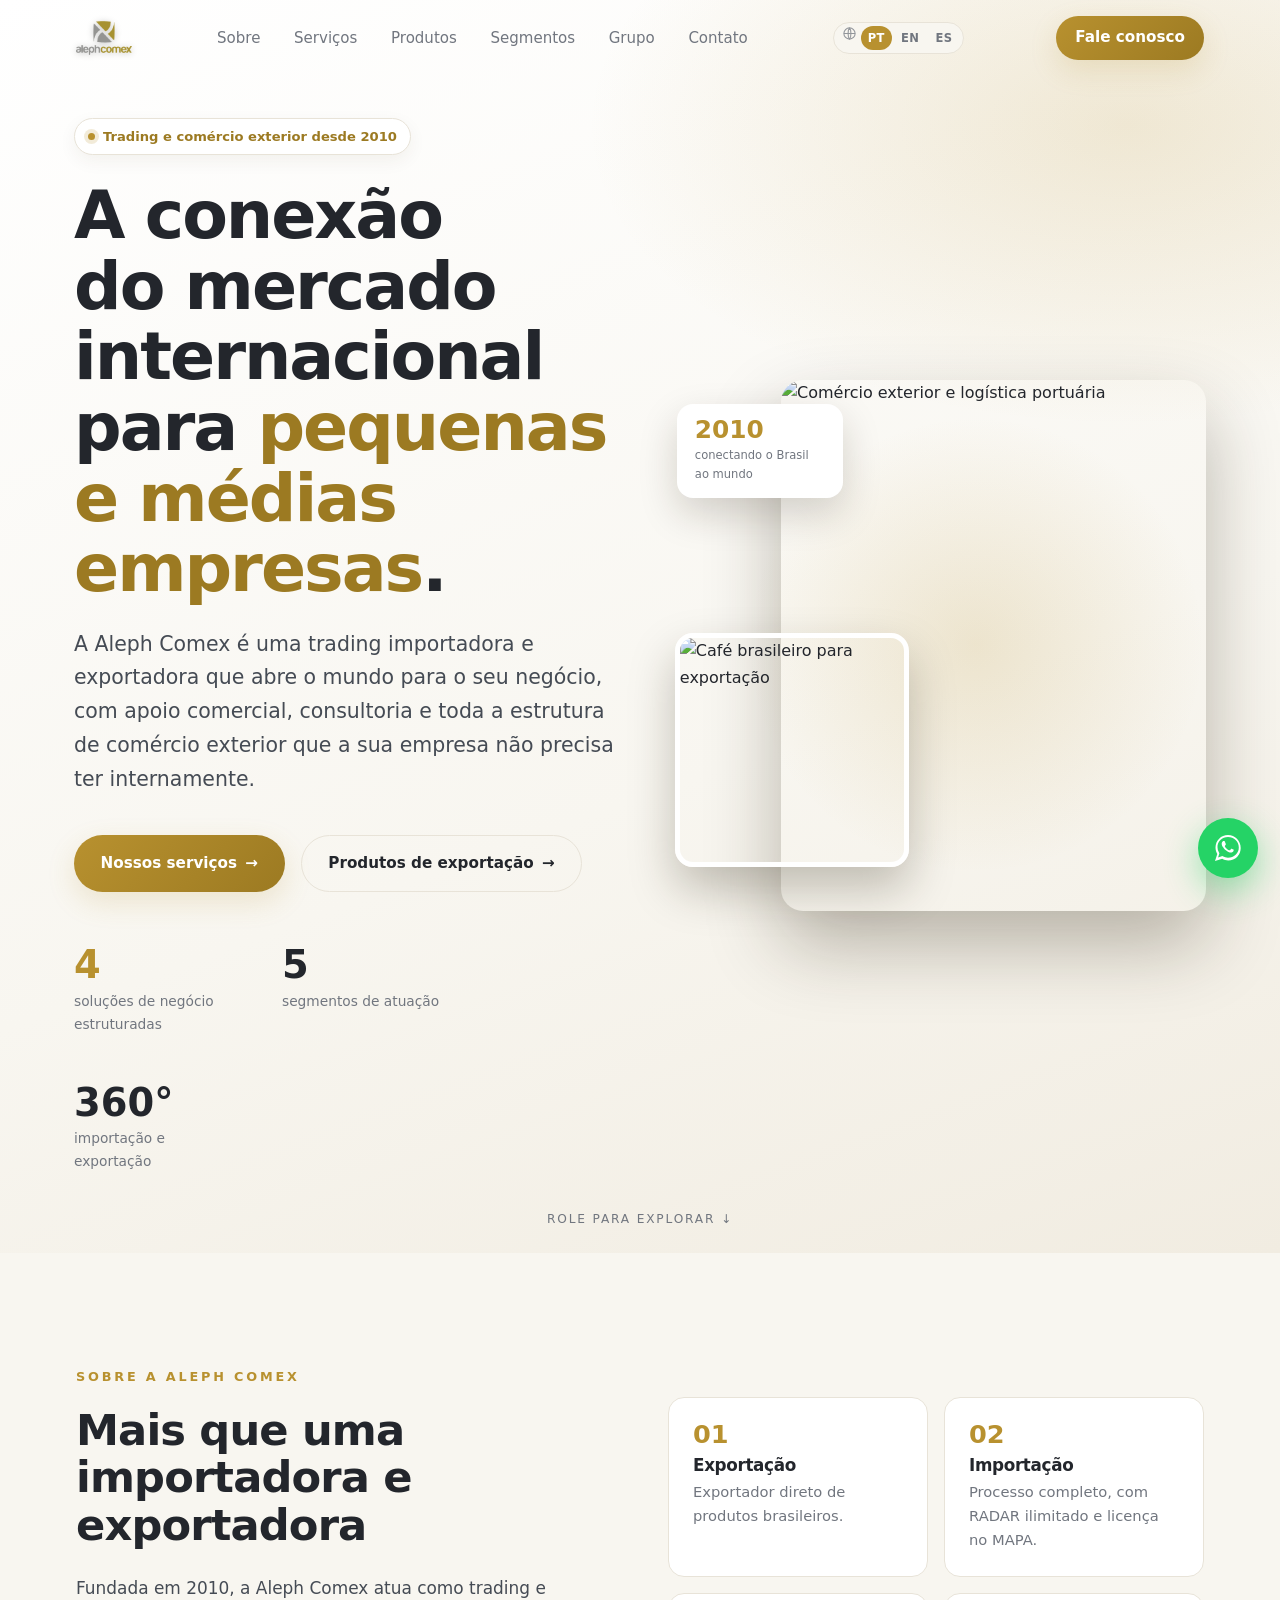
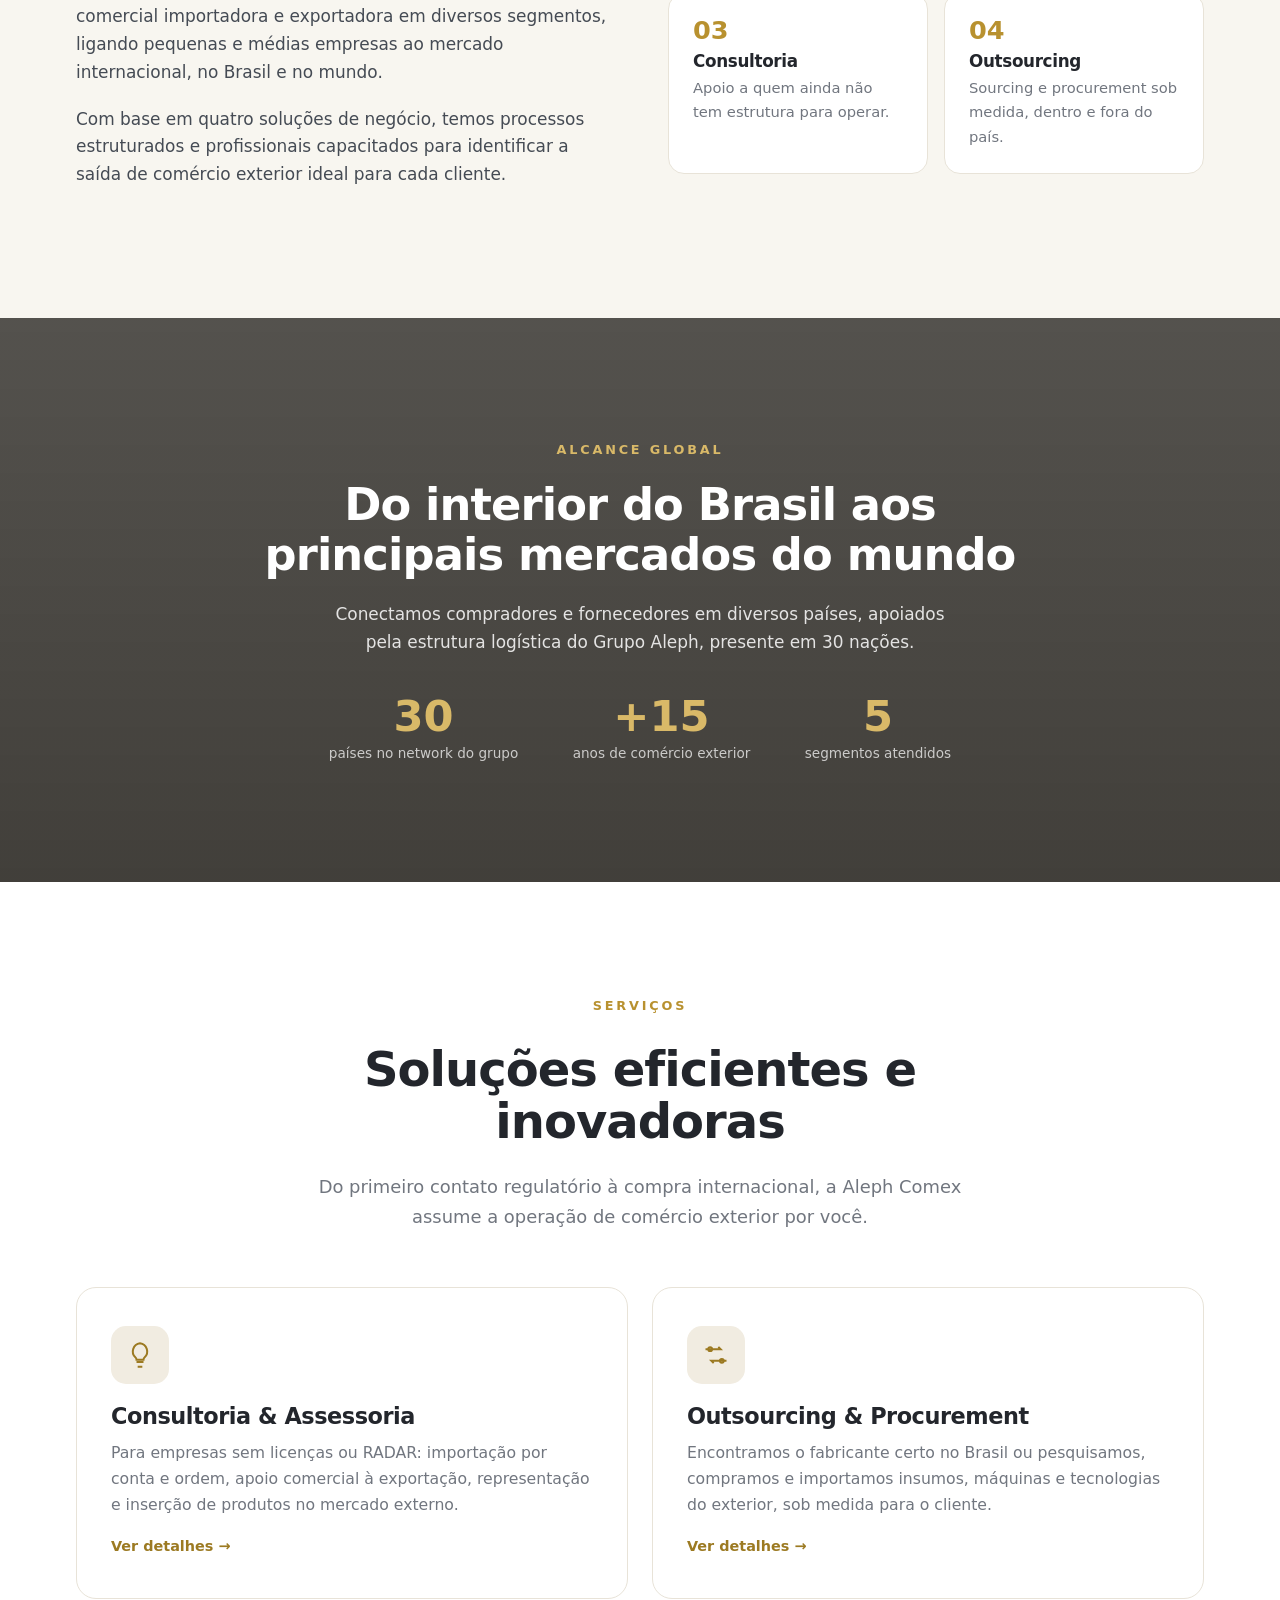
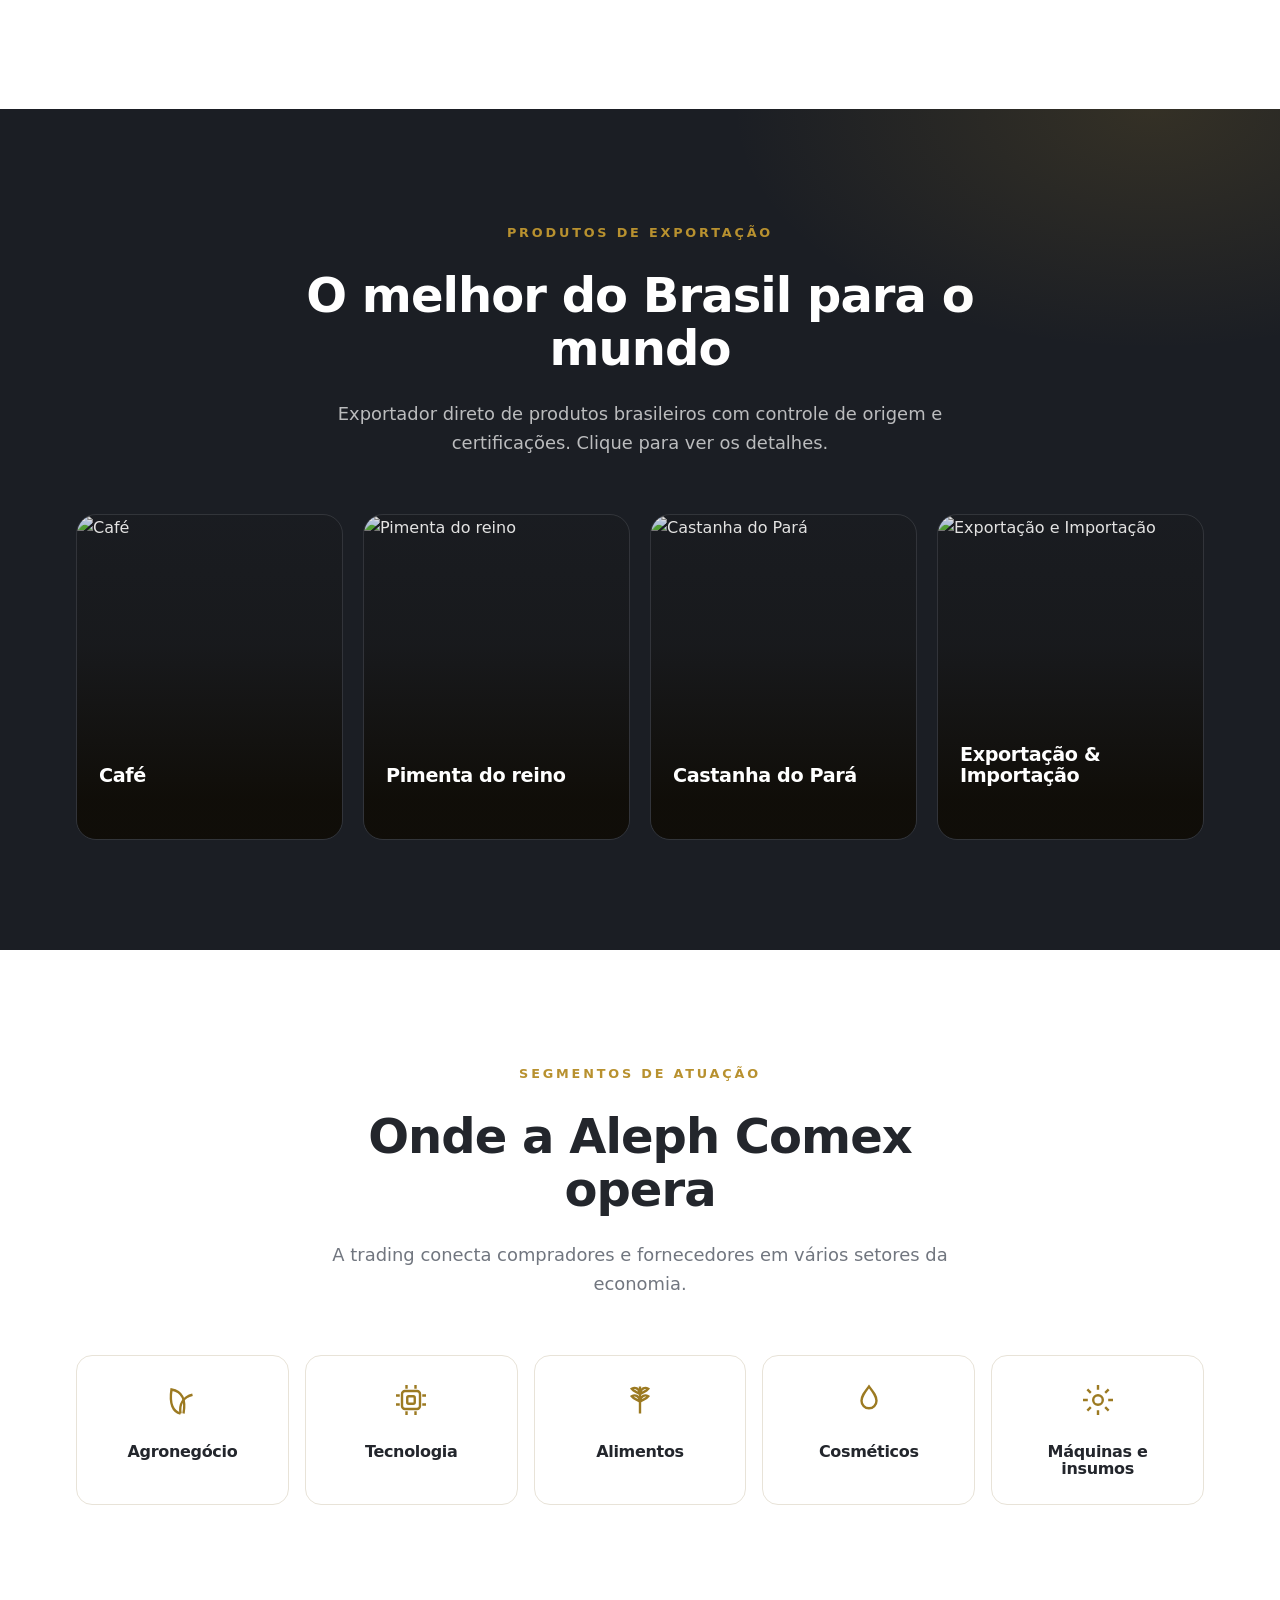
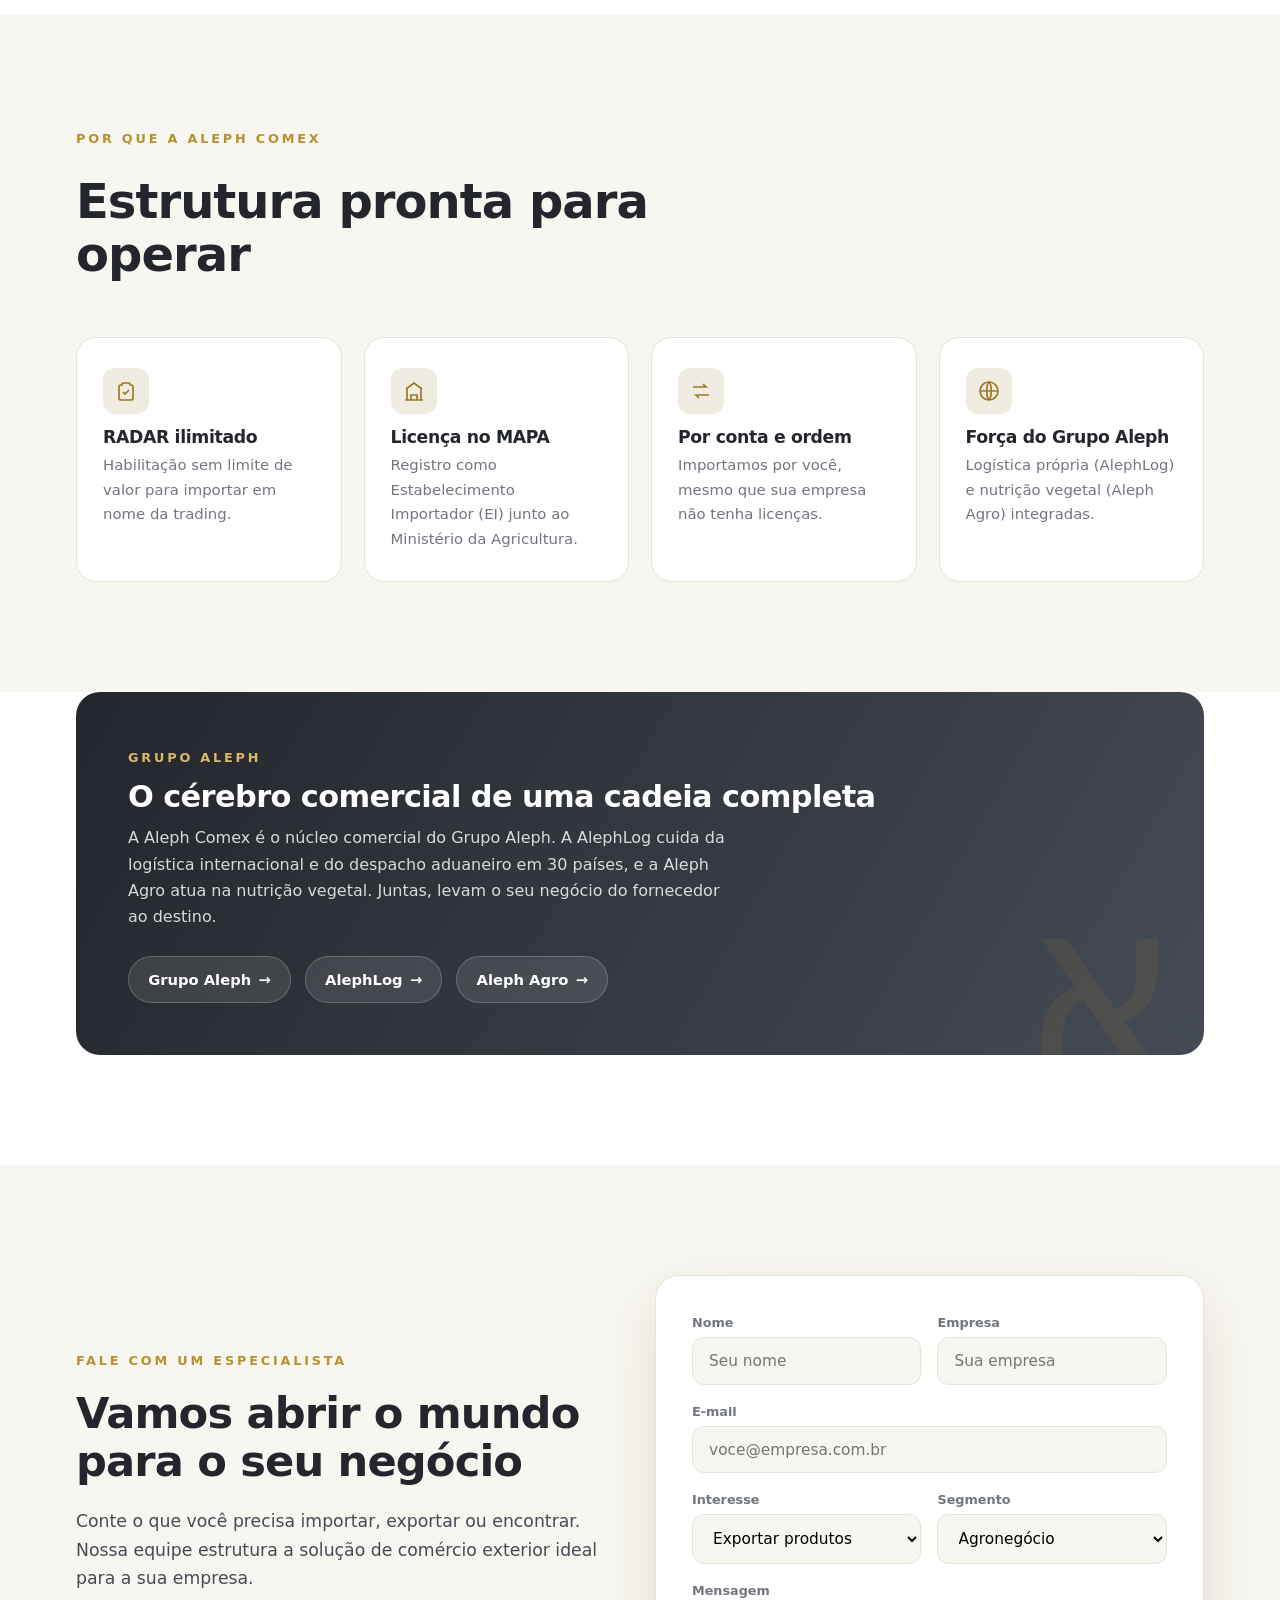
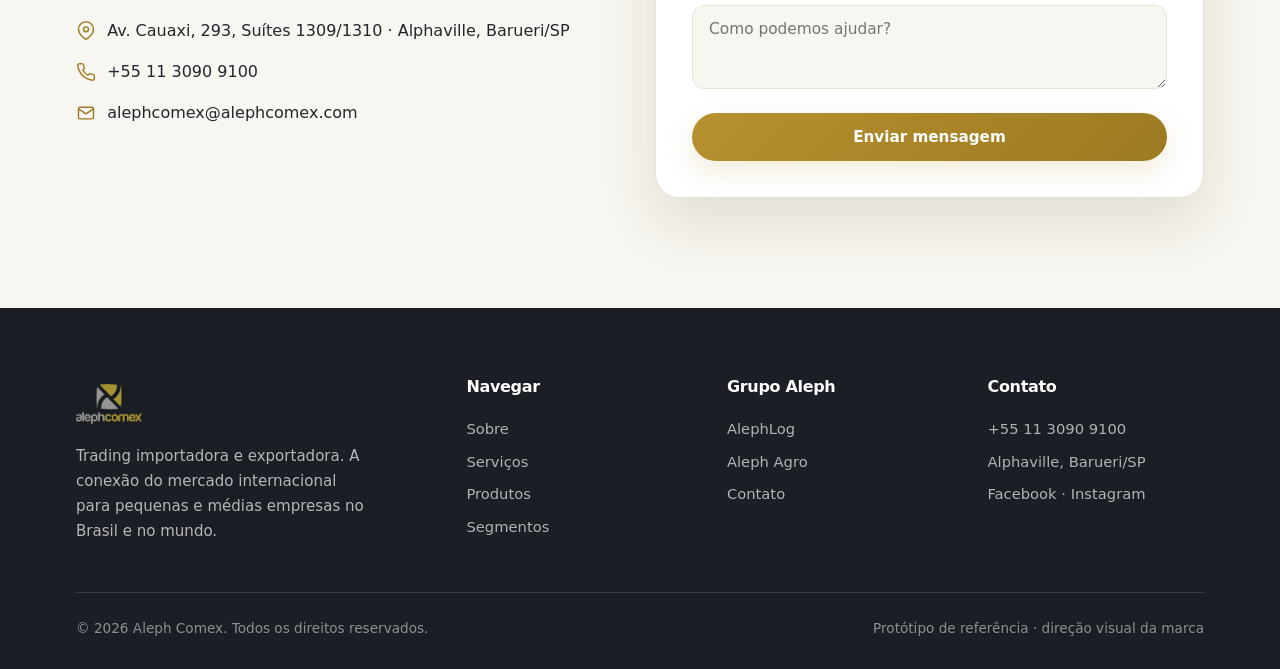
==== commit de8f2a01: "Add files via upload" ====
--- a/aleph_comex_site/index.html
+++ b/aleph_comex_site/index.html
@@ -49,8 +49,8 @@
     </div>
     <div class="hero-visual reveal in d2">
       <div class="hv-ring"></div>
-      <div class="hv-main"><img src="http://alephcomex.com.br/imagens/portfolio-6.jpg" alt="Comércio exterior e logística portuária"></div>
-      <div class="hv-float"><img src="http://alephcomex.com.br/imagens/portfolio-1.jpg" alt="Café brasileiro para exportação"></div>
+      <div class="hv-main"><img src="https://images.unsplash.com/photo-1700777685830-f501e67260e6?w=1600&q=80&auto=format&fit=crop" alt="Comércio exterior e logística portuária"></div>
+      <div class="hv-float"><img src="https://images.unsplash.com/photo-1515694590185-73647ba02c10?w=1600&q=80&auto=format&fit=crop" alt="Café brasileiro para exportação"></div>
       <div class="hv-badge"><b>2010</b><span data-i18n="hv_badge">conectando o Brasil ao mundo</span></div>
     </div>
   </div>
@@ -123,10 +123,10 @@
       <p data-i18n="prod_p">Exportador direto de produtos brasileiros com controle de origem e certificações. Clique para ver os detalhes.</p>
     </div>
     <div class="prod-grid">
-      <div class="prod reveal" data-item="cafe"><img src="http://alephcomex.com.br/imagens/portfolio-1.jpg" alt="Café" loading="lazy"><div class="cap"><h3 data-i18n="p_cafe">Café</h3><span data-i18n="ver_det">Ver detalhes →</span></div></div>
-      <div class="prod reveal d1" data-item="pimenta"><img src="http://alephcomex.com.br/imagens/portfolio-2.jpg" alt="Pimenta do reino" loading="lazy"><div class="cap"><h3 data-i18n="p_pimenta">Pimenta do reino</h3><span data-i18n="ver_det">Ver detalhes →</span></div></div>
-      <div class="prod reveal d2" data-item="castanha"><img src="http://alephcomex.com.br/imagens/portfolio-5.jpg" alt="Castanha do Pará" loading="lazy"><div class="cap"><h3 data-i18n="p_castanha">Castanha do Pará</h3><span data-i18n="ver_det">Ver detalhes →</span></div></div>
-      <div class="prod reveal d3" data-item="impexp"><img src="http://alephcomex.com.br/imagens/portfolio-6.jpg" alt="Exportação e Importação" loading="lazy"><div class="cap"><h3 data-i18n="p_impexp">Exportação & Importação</h3><span data-i18n="ver_det">Ver detalhes →</span></div></div>
+      <div class="prod reveal" data-item="cafe"><img src="https://images.unsplash.com/photo-1515694590185-73647ba02c10?w=1600&q=80&auto=format&fit=crop" alt="Café" loading="lazy"><div class="cap"><h3 data-i18n="p_cafe">Café</h3><span data-i18n="ver_det">Ver detalhes →</span></div></div>
+      <div class="prod reveal d1" data-item="pimenta"><img src="https://images.unsplash.com/photo-1649951806971-ad0e00408773?w=1600&q=80&auto=format&fit=crop" alt="Pimenta do reino" loading="lazy"><div class="cap"><h3 data-i18n="p_pimenta">Pimenta do reino</h3><span data-i18n="ver_det">Ver detalhes →</span></div></div>
+      <div class="prod reveal d2" data-item="castanha"><img src="https://images.unsplash.com/photo-1614807618553-35332e4de00d?w=1600&q=80&auto=format&fit=crop" alt="Castanha do Pará" loading="lazy"><div class="cap"><h3 data-i18n="p_castanha">Castanha do Pará</h3><span data-i18n="ver_det">Ver detalhes →</span></div></div>
+      <div class="prod reveal d3" data-item="impexp"><img src="https://images.unsplash.com/photo-1700777685830-f501e67260e6?w=1600&q=80&auto=format&fit=crop" alt="Exportação e Importação" loading="lazy"><div class="cap"><h3 data-i18n="p_impexp">Exportação & Importação</h3><span data-i18n="ver_det">Ver detalhes →</span></div></div>
     </div>
   </div>
 </section>
--- a/aleph_comex_site/css/styles.css
+++ b/aleph_comex_site/css/styles.css
@@ -0,0 +1,1496 @@
+:root {
+  --gold: #b8912f;
+  --gold2: #9c7a22;
+  --gold-soft: #d9b968;
+  --gold-glow: rgba(184, 145, 47, .18);
+  --graphite: #454b54;
+  --ink: #23262c;
+  --muted: #71767f;
+  --bg: #ffffff;
+  --cream: #f8f6f0;
+  --sand: #f1ece1;
+  --line: #e8e3d8;
+  --dark: #1b1e24;
+  --dark2: #23272f;
+  --radius: 20px;
+  --shadow: 0 24px 60px rgba(60, 50, 20, .12);
+  --maxw: 1180px;
+  --f-head: 'Space Grotesk', system-ui, sans-serif;
+  --f-body: 'Inter', system-ui, sans-serif;
+}
+
+* {
+  box-sizing: border-box;
+  margin: 0;
+  padding: 0
+}
+
+html {
+  scroll-behavior: smooth
+}
+
+body {
+  font-family: var(--f-body);
+  color: var(--ink);
+  background: var(--bg);
+  line-height: 1.65;
+  -webkit-font-smoothing: antialiased;
+  overflow-x: hidden
+}
+
+h1,
+h2,
+h3,
+h4 {
+  font-family: var(--f-head);
+  font-weight: 700;
+  line-height: 1.1;
+  letter-spacing: -.02em;
+  color: var(--ink)
+}
+
+a {
+  text-decoration: none;
+  color: inherit
+}
+
+img {
+  max-width: 100%;
+  display: block
+}
+
+.wrap {
+  max-width: var(--maxw);
+  margin: 0 auto;
+  padding: 0 26px
+}
+
+.eyebrow {
+  font-family: var(--f-head);
+  font-size: .8rem;
+  letter-spacing: .22em;
+  text-transform: uppercase;
+  font-weight: 600;
+  color: var(--gold)
+}
+
+.btn {
+  position: relative;
+  display: inline-flex;
+  align-items: center;
+  gap: .55em;
+  padding: .98em 1.75em;
+  border-radius: 999px;
+  font-weight: 600;
+  font-size: .95rem;
+  font-family: var(--f-head);
+  cursor: pointer;
+  border: 0;
+  white-space: nowrap;
+  overflow: hidden;
+  isolation: isolate;
+  transition: transform .4s cubic-bezier(.2, .85, .25, 1), box-shadow .4s, background .3s, color .3s, border-color .3s
+}
+
+.btn::before {
+  content: "";
+  position: absolute;
+  inset: 0;
+  z-index: 0;
+  background: linear-gradient(115deg, transparent 25%, rgba(255, 255, 255, .4) 50%, transparent 75%);
+  transform: translateX(-130%);
+  transition: transform .7s cubic-bezier(.2, .8, .2, 1)
+}
+
+.btn:hover::before {
+  transform: translateX(130%)
+}
+
+.btn>* {
+  position: relative;
+  z-index: 1
+}
+
+.btn:active {
+  transform: translateY(-1px) scale(.98)
+}
+
+.btn .arw {
+  display: inline-block;
+  transition: transform .4s cubic-bezier(.2, .85, .25, 1)
+}
+
+.btn:hover .arw {
+  transform: translateX(5px)
+}
+
+.btn-gold {
+  background: linear-gradient(135deg, var(--gold), var(--gold2));
+  color: #fff;
+  box-shadow: 0 10px 28px var(--gold-glow)
+}
+
+.btn-gold:hover {
+  transform: translateY(-3px);
+  box-shadow: 0 20px 44px rgba(184, 145, 47, .34)
+}
+
+.btn-dark {
+  background: var(--ink);
+  color: #fff
+}
+
+.btn-dark:hover {
+  transform: translateY(-3px);
+  box-shadow: 0 16px 34px rgba(0, 0, 0, .2)
+}
+
+.btn-outline {
+  background: transparent;
+  color: var(--ink);
+  border: 1.5px solid var(--line)
+}
+
+.btn-outline:hover {
+  border-color: var(--gold);
+  color: var(--gold2);
+  transform: translateY(-3px)
+}
+
+.reveal {
+  opacity: 0;
+  transform: translateY(34px);
+  transition: opacity .8s cubic-bezier(.16, .8, .3, 1), transform .8s cubic-bezier(.16, .8, .3, 1)
+}
+
+.reveal.in {
+  opacity: 1;
+  transform: none
+}
+
+.reveal.d1 {
+  transition-delay: .08s
+}
+
+.reveal.d2 {
+  transition-delay: .16s
+}
+
+.reveal.d3 {
+  transition-delay: .24s
+}
+
+/* NAV */
+header.nav {
+  position: fixed;
+  top: 0;
+  left: 0;
+  right: 0;
+  z-index: 100;
+  transition: .35s
+}
+
+.nav-in {
+  display: flex;
+  align-items: center;
+  justify-content: space-between;
+  height: 76px;
+  max-width: var(--maxw);
+  margin: 0 auto;
+  padding: 0 26px
+}
+
+header.nav.solid {
+  background: rgba(255, 255, 255, .9);
+  backdrop-filter: blur(16px);
+  box-shadow: 0 1px 0 var(--line)
+}
+
+.logo {
+  display: flex;
+  align-items: center;
+  gap: .6em;
+  font-family: var(--f-head);
+  font-weight: 700;
+  font-size: 1.3rem;
+  color: var(--ink)
+}
+
+.logo .mk {
+  width: 38px;
+  height: 38px;
+  border-radius: 10px;
+  background: linear-gradient(140deg, var(--gold), var(--gold2));
+  display: grid;
+  place-items: center;
+  color: #fff;
+  font-weight: 800
+}
+
+.logo img {
+  height: 34px;
+  width: auto;
+  display: block;
+  filter: drop-shadow(0 1px 3px rgba(0, 0, 0, .22))
+}
+
+footer .logo img {
+  height: 40px
+}
+
+nav.links {
+  display: flex;
+  gap: 2.1rem;
+  align-items: center
+}
+
+nav.links a {
+  font-size: .94rem;
+  font-weight: 500;
+  color: var(--muted);
+  transition: .2s
+}
+
+nav.links a:hover {
+  color: var(--gold2)
+}
+
+.nav .btn {
+  padding: .62em 1.25em
+}
+
+.burger {
+  display: none;
+  background: none;
+  border: 0;
+  cursor: pointer;
+  width: 30px;
+  height: 24px;
+  position: relative
+}
+
+.burger span {
+  position: absolute;
+  left: 0;
+  height: 2.5px;
+  width: 100%;
+  background: var(--ink);
+  border-radius: 2px;
+  transition: .3s
+}
+
+.burger span:nth-child(1) {
+  top: 0
+}
+
+.burger span:nth-child(2) {
+  top: 10px
+}
+
+.burger span:nth-child(3) {
+  top: 20px
+}
+
+/* HERO */
+.hero {
+  position: relative;
+  min-height: 100vh;
+  display: flex;
+  align-items: center;
+  overflow: hidden;
+  background:
+    radial-gradient(900px 500px at 88% 10%, var(--gold-glow), transparent 60%),
+    linear-gradient(160deg, #fff 0%, var(--cream) 60%, var(--sand) 100%)
+}
+
+@keyframes floaty {
+
+  0%,
+  100% {
+    transform: translateY(0)
+  }
+
+  50% {
+    transform: translateY(-14px)
+  }
+}
+
+.hero-in {
+  position: relative;
+  z-index: 3;
+  padding: 118px 24px 80px;
+  display: grid;
+  grid-template-columns: 1.02fr .98fr;
+  gap: 48px;
+  align-items: center
+}
+
+.hero-text {
+  max-width: 600px
+}
+
+.hero-visual {
+  position: relative;
+  min-height: 470px
+}
+
+.hv-ring {
+  position: absolute;
+  right: -30px;
+  top: 50%;
+  transform: translateY(-50%);
+  width: 520px;
+  height: 520px;
+  max-width: 100%;
+  border-radius: 50%;
+  background: radial-gradient(circle, var(--gold-glow), transparent 62%);
+  z-index: 0
+}
+
+.hv-main {
+  position: relative;
+  z-index: 2;
+  width: 80%;
+  margin-left: auto;
+  aspect-ratio: 4/5;
+  border-radius: 22px;
+  overflow: hidden;
+  box-shadow: 0 34px 74px rgba(40, 30, 10, .30)
+}
+
+.hv-main img {
+  width: 100%;
+  height: 100%;
+  object-fit: cover
+}
+
+.hv-float {
+  position: absolute;
+  z-index: 3;
+  left: 0;
+  bottom: 44px;
+  width: 44%;
+  aspect-ratio: 1;
+  border-radius: 18px;
+  overflow: hidden;
+  border: 5px solid #fff;
+  box-shadow: 0 22px 46px rgba(40, 30, 10, .26);
+  animation: floaty 6s ease-in-out infinite
+}
+
+.hv-float img {
+  width: 100%;
+  height: 100%;
+  object-fit: cover
+}
+
+.hv-badge {
+  position: absolute;
+  z-index: 4;
+  top: 24px;
+  left: 2px;
+  background: #fff;
+  border-radius: 16px;
+  padding: 14px 18px;
+  box-shadow: 0 16px 38px rgba(40, 30, 10, .18);
+  animation: floaty 7.5s ease-in-out infinite
+}
+
+.hv-badge b {
+  font-family: var(--f-head);
+  font-size: 1.55rem;
+  color: var(--gold);
+  display: block;
+  line-height: 1
+}
+
+.hv-badge span {
+  font-size: .72rem;
+  color: var(--muted);
+  display: block;
+  max-width: 130px;
+  margin-top: .25em
+}
+
+.hero .pill {
+  display: inline-flex;
+  align-items: center;
+  gap: .6em;
+  padding: .5em 1em;
+  border-radius: 999px;
+  background: #fff;
+  border: 1px solid var(--line);
+  font-size: .82rem;
+  font-weight: 600;
+  color: var(--gold2);
+  margin-bottom: 1.6rem;
+  box-shadow: 0 6px 18px rgba(60, 50, 20, .06)
+}
+
+.hero .pill .d {
+  width: 7px;
+  height: 7px;
+  border-radius: 50%;
+  background: var(--gold);
+  box-shadow: 0 0 0 4px var(--gold-glow)
+}
+
+.hero h1 {
+  font-size: clamp(2.4rem, 5.2vw, 4.2rem);
+  font-weight: 700;
+  letter-spacing: -.03em;
+  text-wrap: balance;
+  line-height: 1.06
+}
+
+.hero h1 .g {
+  color: var(--gold2)
+}
+
+.hero p {
+  font-size: clamp(1.05rem, 2vw, 1.28rem);
+  color: var(--graphite);
+  max-width: 600px;
+  margin: 1.5rem 0 0
+}
+
+.hero .cta {
+  display: flex;
+  gap: 1rem;
+  margin-top: 2.4rem;
+  flex-wrap: wrap
+}
+
+.hero-stats {
+  display: flex;
+  gap: 3rem;
+  margin-top: 3.4rem;
+  flex-wrap: wrap
+}
+
+.hstat b {
+  font-family: var(--f-head);
+  display: block;
+  font-size: 2.4rem;
+  font-weight: 700;
+  color: var(--ink);
+  line-height: 1
+}
+
+.hstat b .u,
+.hstat b.u {
+  color: var(--gold)
+}
+
+.hstat span {
+  font-size: .86rem;
+  color: var(--muted);
+  margin-top: .4em;
+  display: block;
+  max-width: 160px
+}
+
+.scroll-cue {
+  position: absolute;
+  bottom: 24px;
+  left: 50%;
+  transform: translateX(-50%);
+  z-index: 3;
+  color: var(--muted);
+  font-size: .76rem;
+  font-family: var(--f-head);
+  letter-spacing: .15em;
+  text-transform: uppercase;
+  animation: bob 2s ease-in-out infinite
+}
+
+@keyframes bob {
+
+  0%,
+  100% {
+    transform: translateX(-50%) translateY(0)
+  }
+
+  50% {
+    transform: translateX(-50%) translateY(8px)
+  }
+}
+
+section {
+  position: relative
+}
+
+.sec {
+  padding: 110px 0
+}
+
+.sec-head {
+  max-width: 680px;
+  margin-bottom: 56px
+}
+
+.sec-head.center {
+  margin-left: auto;
+  margin-right: auto;
+  text-align: center
+}
+
+.sec-head h2 {
+  font-size: clamp(2rem, 4.2vw, 3rem);
+  margin: .5em 0 .5em
+}
+
+.sec-head p {
+  color: var(--muted);
+  font-size: 1.12rem
+}
+
+/* ABOUT */
+.about {
+  background: var(--cream)
+}
+
+.about-in {
+  display: grid;
+  grid-template-columns: 1fr 1fr;
+  gap: 56px;
+  align-items: center
+}
+
+.about-txt h2 {
+  font-size: clamp(1.9rem, 3.8vw, 2.7rem);
+  margin: .4em 0 .6em
+}
+
+.about-txt p {
+  color: var(--graphite);
+  font-size: 1.06rem;
+  margin-bottom: 1.1em
+}
+
+.sol-grid {
+  display: grid;
+  grid-template-columns: 1fr 1fr;
+  gap: 16px
+}
+
+.sol {
+  background: #fff;
+  border: 1px solid var(--line);
+  border-radius: 16px;
+  padding: 24px;
+  transition: .3s
+}
+
+.sol:hover {
+  transform: translateY(-4px);
+  box-shadow: var(--shadow)
+}
+
+.sol .n {
+  font-family: var(--f-head);
+  font-size: 1.6rem;
+  font-weight: 700;
+  color: var(--gold);
+  line-height: 1
+}
+
+.sol h4 {
+  font-size: 1.05rem;
+  margin: .5em 0 .3em
+}
+
+.sol p {
+  color: var(--muted);
+  font-size: .92rem;
+  margin: 0
+}
+
+/* SERVICES */
+.svc-grid {
+  display: grid;
+  grid-template-columns: 1fr 1fr;
+  gap: 24px
+}
+
+.svc {
+  background: #fff;
+  border: 1px solid var(--line);
+  border-radius: var(--radius);
+  padding: 38px 34px;
+  transition: .3s;
+  cursor: pointer;
+  position: relative;
+  overflow: hidden
+}
+
+.svc::before {
+  content: "";
+  position: absolute;
+  left: 0;
+  top: 0;
+  width: 100%;
+  height: 3px;
+  background: linear-gradient(90deg, var(--gold), var(--gold-soft));
+  transform: scaleX(0);
+  transform-origin: left;
+  transition: .4s
+}
+
+.svc:hover {
+  transform: translateY(-6px);
+  box-shadow: var(--shadow);
+  border-color: transparent
+}
+
+.svc:hover::before {
+  transform: scaleX(1)
+}
+
+.svc .ic {
+  width: 58px;
+  height: 58px;
+  border-radius: 15px;
+  display: grid;
+  place-items: center;
+  margin-bottom: 20px;
+  background: var(--sand)
+}
+
+.svc .ic svg {
+  width: 28px;
+  height: 28px;
+  stroke: var(--gold2);
+  fill: none;
+  stroke-width: 1.7
+}
+
+.svc h3 {
+  font-size: 1.4rem;
+  margin-bottom: .5em
+}
+
+.svc p {
+  color: var(--muted);
+  font-size: .98rem;
+  margin-bottom: 1em
+}
+
+.svc .go {
+  font-family: var(--f-head);
+  font-weight: 600;
+  font-size: .9rem;
+  color: var(--gold2);
+  display: inline-flex;
+  gap: .4em;
+  transition: .25s
+}
+
+.svc:hover .go {
+  gap: .7em
+}
+
+/* PRODUCTS */
+.prods {
+  background: var(--dark);
+  color: #fff;
+  position: relative;
+  overflow: hidden
+}
+
+.prods::before {
+  content: "";
+  position: absolute;
+  inset: 0;
+  background: radial-gradient(700px 400px at 90% 0%, rgba(184, 145, 47, .16), transparent 60%)
+}
+
+.prods .sec-head h2 {
+  color: #fff
+}
+
+.prods .sec-head p {
+  color: rgba(255, 255, 255, .7)
+}
+
+.prod-grid {
+  display: grid;
+  grid-template-columns: repeat(4, 1fr);
+  gap: 20px;
+  position: relative;
+  z-index: 2
+}
+
+.prod {
+  border-radius: var(--radius);
+  overflow: hidden;
+  cursor: pointer;
+  position: relative;
+  aspect-ratio: .82;
+  border: 1px solid rgba(255, 255, 255, .1);
+  transition: .35s
+}
+
+.prod img {
+  position: absolute;
+  inset: 0;
+  width: 100%;
+  height: 100%;
+  object-fit: cover;
+  transition: transform .6s cubic-bezier(.2, .8, .2, 1)
+}
+
+.prod::after {
+  content: "";
+  position: absolute;
+  inset: 0;
+  background: linear-gradient(to top, rgba(15, 12, 6, .92) 12%, rgba(15, 12, 6, .25) 60%, rgba(15, 12, 6, .1) 100%);
+  transition: .35s
+}
+
+.prod .cap {
+  position: absolute;
+  left: 0;
+  right: 0;
+  bottom: 0;
+  z-index: 3;
+  padding: 22px
+}
+
+.prod .cap h3 {
+  color: #fff;
+  font-size: 1.2rem;
+  margin-bottom: .2em
+}
+
+.prod .cap span {
+  font-size: .82rem;
+  color: var(--gold-soft);
+  font-family: var(--f-head);
+  font-weight: 600;
+  opacity: 0;
+  transform: translateY(6px);
+  transition: .3s;
+  display: inline-block
+}
+
+.prod:hover {
+  transform: translateY(-6px);
+  box-shadow: var(--shadow);
+  border-color: transparent
+}
+
+.prod:hover img {
+  transform: scale(1.1)
+}
+
+.prod:hover .cap span {
+  opacity: 1;
+  transform: none
+}
+
+/* SEGMENTS */
+.seg-grid {
+  display: grid;
+  grid-template-columns: repeat(5, 1fr);
+  gap: 16px
+}
+
+.seg {
+  background: #fff;
+  border: 1px solid var(--line);
+  border-radius: 16px;
+  padding: 26px 18px;
+  text-align: center;
+  transition: .28s
+}
+
+.seg:hover {
+  transform: translateY(-5px);
+  box-shadow: var(--shadow);
+  border-color: transparent
+}
+
+.seg .ic {
+  font-size: 1.9rem;
+  margin-bottom: 10px
+}
+
+.seg h4 {
+  font-size: 1rem
+}
+
+/* DIFF */
+.diff {
+  background: var(--cream)
+}
+
+.diff-grid {
+  display: grid;
+  grid-template-columns: repeat(4, 1fr);
+  gap: 22px
+}
+
+.dcard {
+  background: #fff;
+  border: 1px solid var(--line);
+  border-radius: var(--radius);
+  padding: 30px 26px;
+  transition: .3s
+}
+
+.dcard:hover {
+  transform: translateY(-5px);
+  box-shadow: var(--shadow)
+}
+
+.dcard .ic {
+  width: 46px;
+  height: 46px;
+  border-radius: 12px;
+  background: var(--sand);
+  display: grid;
+  place-items: center;
+  margin-bottom: 14px;
+  font-size: 1.3rem
+}
+
+.dcard h4 {
+  font-size: 1.08rem;
+  margin-bottom: .35em
+}
+
+.dcard p {
+  color: var(--muted);
+  font-size: .93rem
+}
+
+.dcard .ic svg {
+  width: 24px;
+  height: 24px;
+  stroke: var(--gold2);
+  fill: none;
+  stroke-width: 1.7
+}
+
+.seg .ic svg {
+  width: 36px;
+  height: 36px;
+  stroke: var(--gold2);
+  fill: none;
+  stroke-width: 1.6;
+  margin: 0 auto
+}
+
+/* REACH band */
+.reach {
+  position: relative;
+  padding: 118px 0;
+  text-align: center;
+  color: #fff;
+  background: linear-gradient(rgba(18, 15, 9, .72), rgba(18, 15, 9, .8)), url('http://alephcomex.com.br/imagens/fun1.jpg') center/cover no-repeat
+}
+
+.reach .eyebrow {
+  color: var(--gold-soft)
+}
+
+.reach h2 {
+  color: #fff;
+  font-size: clamp(1.8rem, 4vw, 2.8rem);
+  max-width: 780px;
+  margin: .4em auto .5em
+}
+
+.reach p {
+  color: rgba(255, 255, 255, .85);
+  max-width: 640px;
+  margin: 0 auto 2.2em;
+  font-size: 1.06rem
+}
+
+.reach-stats {
+  display: flex;
+  gap: 3.4rem;
+  justify-content: center;
+  flex-wrap: wrap
+}
+
+.reach-stats b {
+  font-family: var(--f-head);
+  font-size: 2.7rem;
+  color: var(--gold-soft);
+  display: block;
+  line-height: 1
+}
+
+.reach-stats span {
+  font-size: .85rem;
+  color: rgba(255, 255, 255, .72);
+  margin-top: .3em;
+  display: block
+}
+
+/* GROUP */
+.group-band {
+  background: linear-gradient(120deg, var(--ink), var(--graphite));
+  border-radius: 24px;
+  padding: 52px;
+  position: relative;
+  overflow: hidden;
+  color: #fff
+}
+
+.group-band::before {
+  content: "א";
+  position: absolute;
+  right: 24px;
+  bottom: -52px;
+  font-size: 15rem;
+  font-family: var(--f-head);
+  color: rgba(184, 145, 47, .1);
+  line-height: 1
+}
+
+.group-band .eyebrow {
+  color: var(--gold-soft)
+}
+
+.group-band h2 {
+  color: #fff;
+  font-size: 1.9rem;
+  margin: .3em 0 .4em
+}
+
+.group-band p {
+  color: rgba(255, 255, 255, .82);
+  max-width: 600px;
+  margin-bottom: 1.6em
+}
+
+.group-links {
+  display: flex;
+  gap: 14px;
+  flex-wrap: wrap
+}
+
+.glink {
+  display: inline-flex;
+  align-items: center;
+  gap: .5em;
+  padding: .7em 1.3em;
+  border-radius: 999px;
+  background: rgba(255, 255, 255, .1);
+  border: 1px solid rgba(255, 255, 255, .2);
+  font-family: var(--f-head);
+  font-weight: 600;
+  font-size: .92rem;
+  transition: .25s
+}
+
+.glink:hover {
+  background: rgba(255, 255, 255, .2);
+  transform: translateY(-2px)
+}
+
+/* CONTACT */
+.contact-in {
+  display: grid;
+  grid-template-columns: 1fr 1.05fr;
+  gap: 56px;
+  align-items: center
+}
+
+.contact h2 {
+  font-size: clamp(1.9rem, 3.8vw, 2.7rem);
+  margin: .4em 0 .5em
+}
+
+.contact .info {
+  margin-top: 1.6em;
+  display: grid;
+  gap: .9em
+}
+
+.contact .info div {
+  display: flex;
+  align-items: center;
+  gap: .7em;
+  color: var(--ink);
+  font-weight: 500
+}
+
+.contact .info svg {
+  width: 20px;
+  height: 20px;
+  stroke: var(--gold2);
+  fill: none;
+  stroke-width: 1.7;
+  flex: 0 0 auto
+}
+
+form.quote {
+  background: #fff;
+  border: 1px solid var(--line);
+  border-radius: 24px;
+  padding: 36px;
+  box-shadow: var(--shadow);
+  display: grid;
+  gap: 16px
+}
+
+form.quote label {
+  font-family: var(--f-head);
+  font-size: .8rem;
+  font-weight: 600;
+  color: var(--muted);
+  margin-bottom: .3em;
+  display: block
+}
+
+form.quote input,
+form.quote select,
+form.quote textarea {
+  width: 100%;
+  padding: .9em 1.05em;
+  border: 1px solid var(--line);
+  border-radius: 12px;
+  font-size: .96rem;
+  font-family: var(--f-body);
+  background: var(--cream);
+  transition: .2s
+}
+
+form.quote input:focus,
+form.quote select:focus,
+form.quote textarea:focus {
+  outline: none;
+  border-color: var(--gold);
+  background: #fff;
+  box-shadow: 0 0 0 3px var(--gold-glow)
+}
+
+.ok-msg {
+  display: none;
+  background: var(--gold-glow);
+  color: var(--gold2);
+  border-radius: 12px;
+  padding: 1em;
+  text-align: center;
+  font-weight: 600;
+  font-family: var(--f-head)
+}
+
+/* FOOTER */
+footer {
+  background: var(--dark);
+  color: rgba(255, 255, 255, .68);
+  padding: 70px 0 30px
+}
+
+.foot-grid {
+  display: grid;
+  grid-template-columns: 1.6fr 1fr 1fr 1fr;
+  gap: 44px;
+  margin-bottom: 48px
+}
+
+footer h4 {
+  color: #fff;
+  font-family: var(--f-head);
+  font-size: 1rem;
+  margin-bottom: 1.1em
+}
+
+footer a {
+  display: block;
+  color: rgba(255, 255, 255, .66);
+  font-size: .92rem;
+  padding: .28em 0;
+  transition: .2s
+}
+
+footer a:hover {
+  color: var(--gold-soft)
+}
+
+.foot-brand p {
+  font-size: .94rem;
+  max-width: 290px;
+  margin-top: 1em
+}
+
+.foot-bot {
+  border-top: 1px solid rgba(255, 255, 255, .14);
+  padding-top: 24px;
+  display: flex;
+  justify-content: space-between;
+  flex-wrap: wrap;
+  gap: 12px;
+  font-size: .85rem;
+  color: rgba(255, 255, 255, .5)
+}
+
+.wa {
+  position: fixed;
+  right: 22px;
+  bottom: 22px;
+  width: 60px;
+  height: 60px;
+  border-radius: 50%;
+  background: #25D366;
+  display: grid;
+  place-items: center;
+  box-shadow: 0 12px 34px rgba(37, 211, 102, .45);
+  z-index: 90;
+  transition: .25s
+}
+
+.wa:hover {
+  transform: scale(1.09)
+}
+
+.wa svg {
+  width: 32px;
+  height: 32px;
+  fill: #fff
+}
+
+/* MODAL */
+.modal {
+  position: fixed;
+  inset: 0;
+  z-index: 200;
+  display: none;
+  align-items: flex-start;
+  justify-content: center;
+  padding: 40px 20px;
+  overflow-y: auto
+}
+
+.modal.open {
+  display: flex
+}
+
+.modal-bg {
+  position: fixed;
+  inset: 0;
+  background: rgba(27, 30, 36, .55);
+  backdrop-filter: blur(6px);
+  opacity: 0;
+  transition: .3s
+}
+
+.modal.open .modal-bg {
+  opacity: 1
+}
+
+.modal-panel {
+  position: relative;
+  z-index: 2;
+  width: 100%;
+  max-width: 760px;
+  background: #fff;
+  border-radius: 24px;
+  box-shadow: 0 40px 100px rgba(0, 0, 0, .4);
+  overflow: hidden;
+  transform: translateY(24px) scale(.98);
+  opacity: 0;
+  transition: transform .4s cubic-bezier(.2, .85, .25, 1), opacity .4s
+}
+
+.modal.open .modal-panel {
+  transform: none;
+  opacity: 1
+}
+
+.modal-close {
+  position: absolute;
+  top: 16px;
+  right: 16px;
+  z-index: 5;
+  width: 40px;
+  height: 40px;
+  border-radius: 50%;
+  border: 0;
+  background: rgba(255, 255, 255, .92);
+  cursor: pointer;
+  font-size: 1.3rem;
+  color: var(--ink);
+  display: grid;
+  place-items: center;
+  transition: .2s;
+  box-shadow: 0 4px 14px rgba(0, 0, 0, .14)
+}
+
+.modal-close:hover {
+  transform: rotate(90deg)
+}
+
+.m-hero {
+  height: 210px;
+  position: relative;
+  display: flex;
+  align-items: flex-end;
+  padding: 28px 40px;
+  background-size: cover;
+  background-position: center
+}
+
+.m-hero::after {
+  content: "";
+  position: absolute;
+  inset: 0;
+  background: linear-gradient(to top, rgba(15, 12, 6, .9), rgba(15, 12, 6, .15))
+}
+
+.m-hero .mh {
+  position: relative;
+  z-index: 2
+}
+
+.m-hero .kick {
+  font-family: var(--f-head);
+  font-size: .74rem;
+  letter-spacing: .16em;
+  text-transform: uppercase;
+  color: var(--gold-soft)
+}
+
+.m-hero h3 {
+  color: #fff;
+  font-size: 1.9rem;
+  margin-top: .25em
+}
+
+.m-body {
+  padding: 32px 40px
+}
+
+.m-body p {
+  color: var(--graphite);
+  margin-bottom: 1em
+}
+
+.m-body .facts {
+  list-style: none;
+  display: grid;
+  gap: 10px;
+  margin: 18px 0
+}
+
+.m-body .facts li {
+  display: flex;
+  gap: .6em;
+  align-items: flex-start;
+  color: var(--ink);
+  font-size: .95rem
+}
+
+.m-body .facts svg {
+  width: 20px;
+  height: 20px;
+  stroke: var(--gold2);
+  fill: none;
+  stroke-width: 2;
+  flex: 0 0 auto;
+  margin-top: 2px
+}
+
+.m-cta {
+  margin-top: 8px
+}
+
+@media(max-width:1000px) {
+
+  .about-in,
+  .contact-in {
+    grid-template-columns: 1fr;
+    gap: 38px
+  }
+
+  .prod-grid {
+    grid-template-columns: 1fr 1fr
+  }
+
+  .seg-grid {
+    grid-template-columns: repeat(3, 1fr)
+  }
+
+  .diff-grid {
+    grid-template-columns: 1fr 1fr
+  }
+
+  .foot-grid {
+    grid-template-columns: 1fr 1fr
+  }
+
+  .hero-in {
+    grid-template-columns: 1fr;
+    gap: 34px
+  }
+
+  .hero-visual {
+    min-height: 420px;
+    max-width: 480px
+  }
+}
+
+@media(max-width:680px) {
+  nav.links {
+    display: none
+  }
+
+  .burger {
+    display: block
+  }
+
+  .svc-grid,
+  .prod-grid,
+  .diff-grid,
+  .sol-grid {
+    grid-template-columns: 1fr
+  }
+
+  .seg-grid {
+    grid-template-columns: 1fr 1fr
+  }
+
+  .hero-stats {
+    gap: 1.8rem
+  }
+
+  .sec {
+    padding: 74px 0
+  }
+
+  .group-band {
+    padding: 36px 26px
+  }
+
+  .foot-grid {
+    grid-template-columns: 1fr
+  }
+
+  .m-hero,
+  .m-body {
+    padding-left: 24px;
+    padding-right: 24px
+  }
+}
+
+/* --- responsividade reforcada --- */
+@media(max-width:860px) {
+  nav.links {
+    display: none
+  }
+
+  .burger {
+    display: block
+  }
+
+  .hero {
+    align-items: flex-start;
+    min-height: auto
+  }
+
+  .hero-in {
+    padding-top: 102px;
+    padding-bottom: 56px
+  }
+
+  .scroll-cue {
+    display: none
+  }
+}
+
+@media(max-width:680px) {
+  .reach {
+    padding: 74px 0
+  }
+}
+
+@media(max-width:440px) {
+  .wrap {
+    padding-left: 18px;
+    padding-right: 18px
+  }
+
+  .hero-stats {
+    gap: 1.4rem
+  }
+
+  .reach {
+    padding: 58px 0
+  }
+
+  .reach-stats {
+    gap: 2rem
+  }
+
+  .group-band {
+    padding: 30px 22px
+  }
+
+  .hero-visual {
+    min-height: 360px
+  }
+
+  .modal {
+    padding: 20px 10px
+  }
+}
+
+@media(max-width:440px) {
+  .hero h1 {
+    font-size: 2.05rem;
+    line-height: 1.1
+  }
+}
+
+.langsel {
+  display: inline-flex;
+  gap: 2px;
+  background: var(--cream);
+  border: 1px solid var(--line);
+  border-radius: 999px;
+  padding: 3px;
+  margin-right: 8px
+}
+
+.langsel button {
+  border: 0;
+  background: transparent;
+  color: var(--muted);
+  font-family: var(--f-head);
+  font-weight: 600;
+  font-size: .72rem;
+  letter-spacing: .03em;
+  padding: .4em .62em;
+  border-radius: 999px;
+  cursor: pointer;
+  transition: .2s
+}
+
+.langsel button.active {
+  background: var(--gold);
+  color: #fff
+}
+
+.langsel button:not(.active):hover {
+  color: var(--gold2)
+}
+
+.langsel .lg-ic {
+  width: 15px;
+  height: 15px;
+  margin: 0 2px 0 5px;
+  stroke: var(--muted);
+  opacity: .75
+}
+
+@media(max-width:560px) {
+  .nav .btn {
+    display: none
+  }
+}
